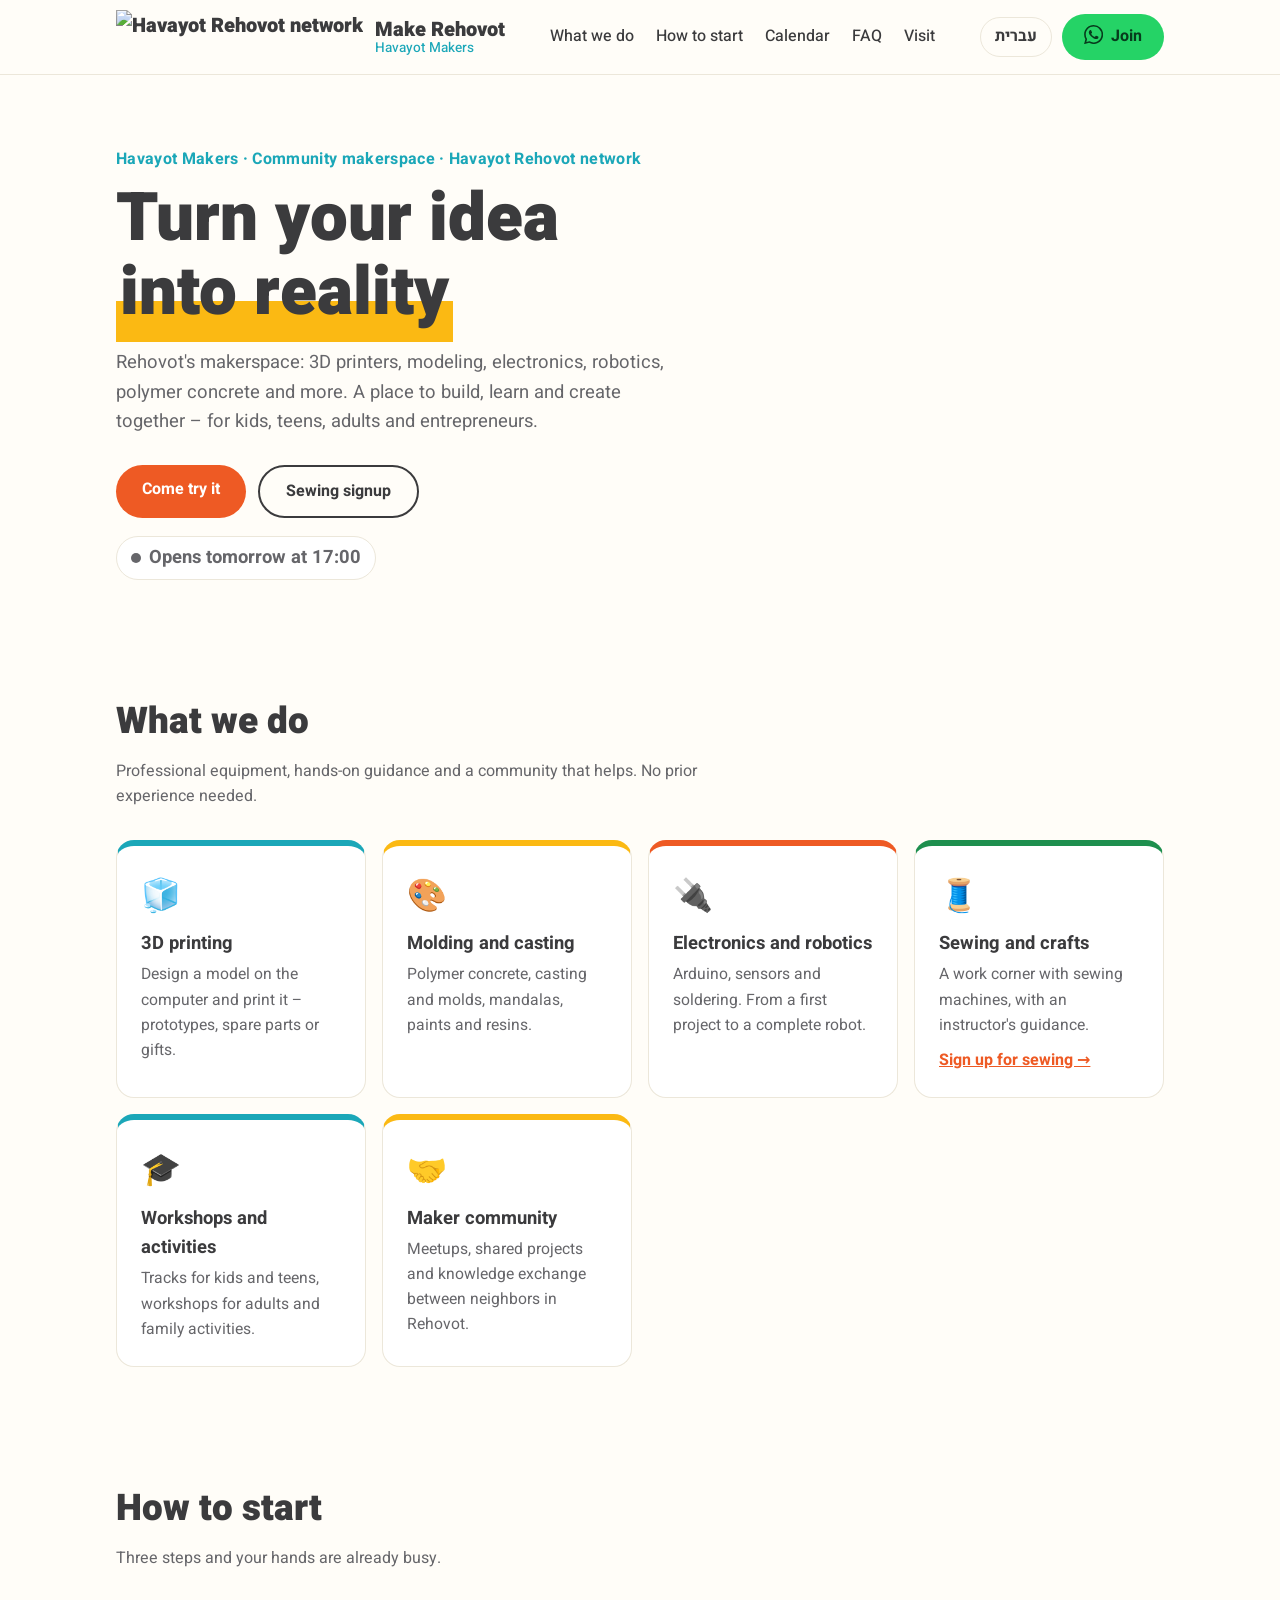
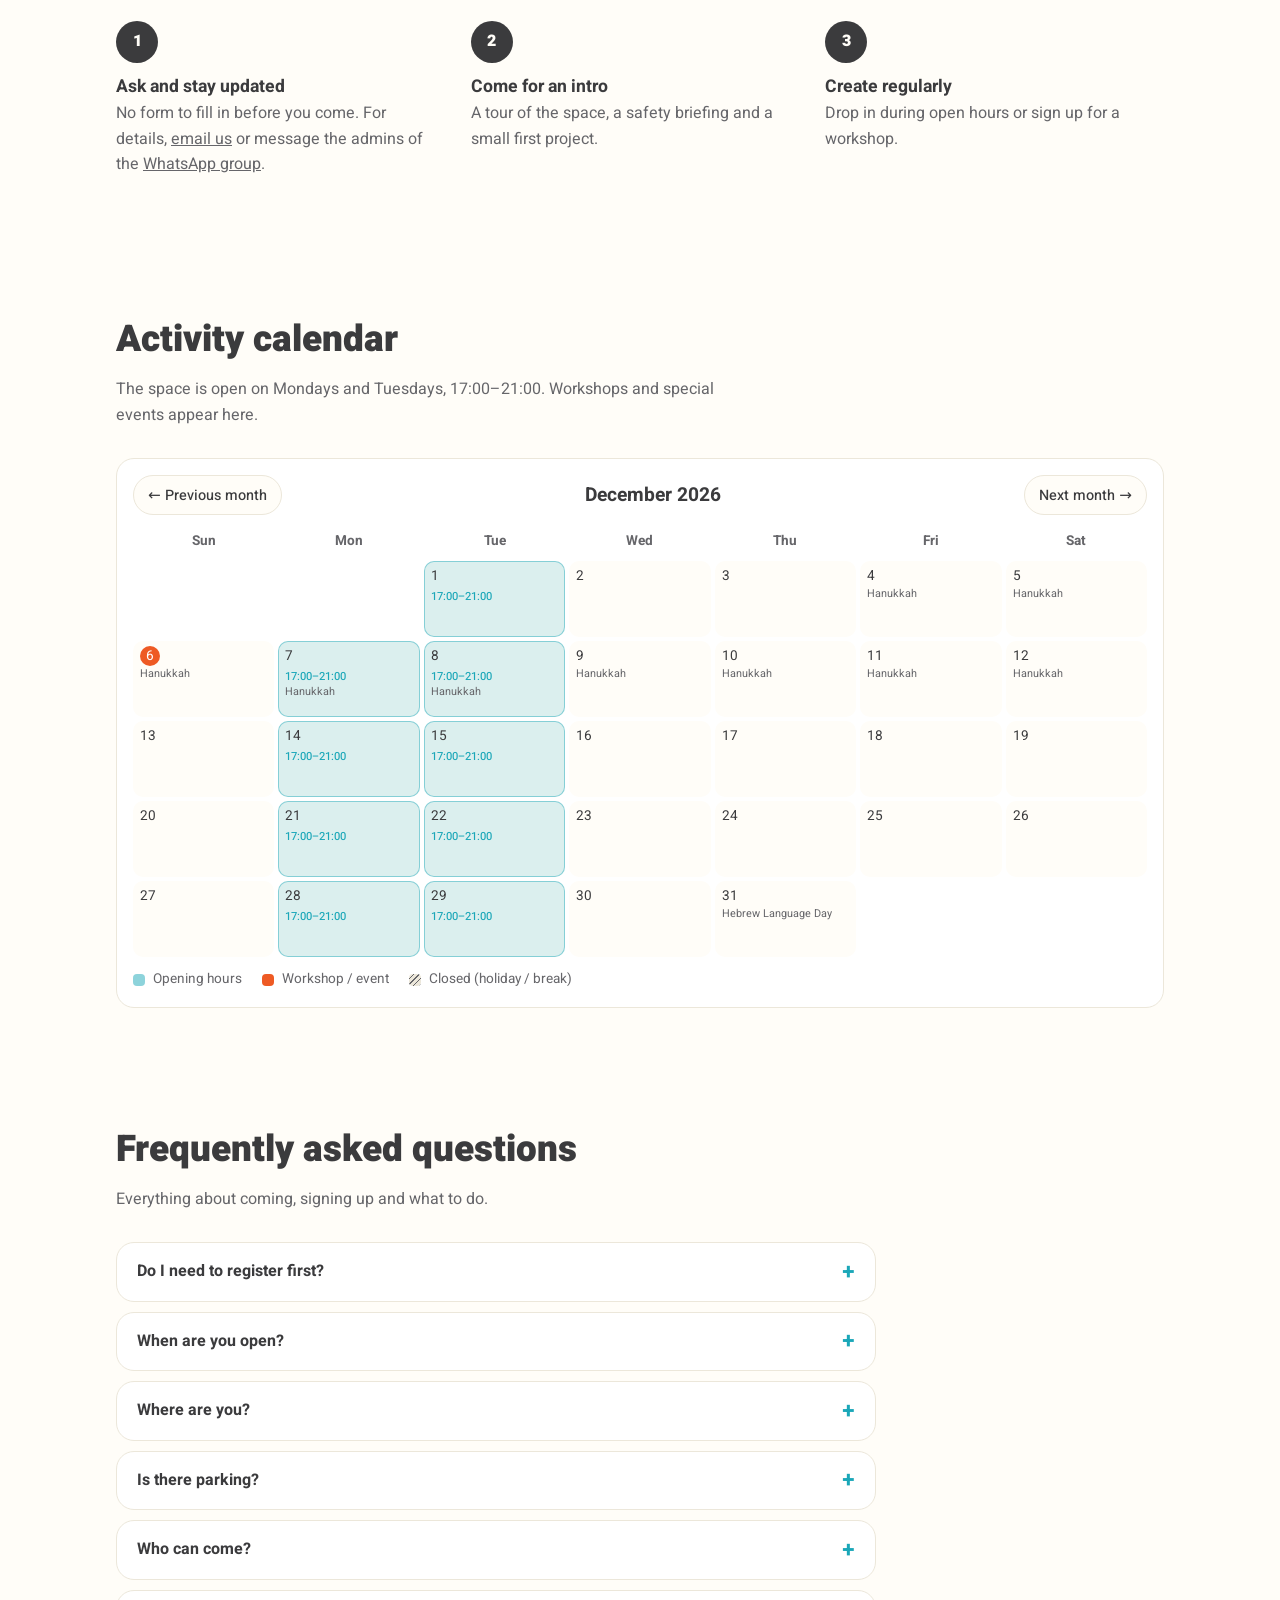
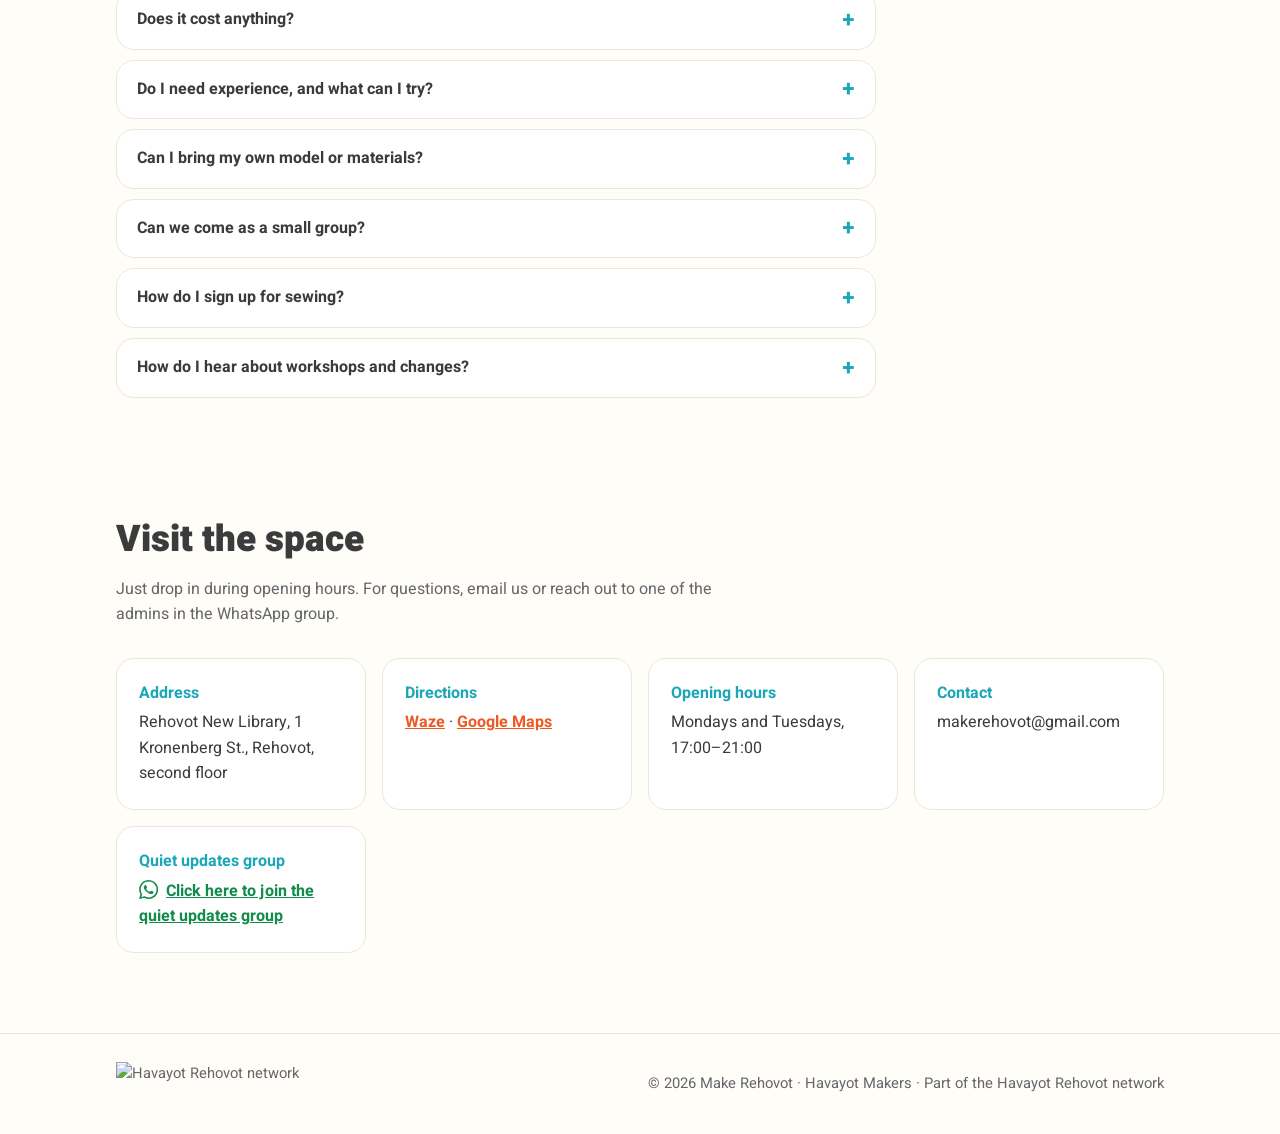
==== en/index.html @ a325d312 "Add open-now badge and directions links Co-Authored-By: Claude Sonnet 5.5 <noreply@anthropic.com>" ====
<!doctype html>
<html lang="en" dir="ltr">
<head>
  <meta charset="utf-8">
  <meta name="viewport" content="width=device-width, initial-scale=1">
  <title>Make Rehovot | Havayot Makers</title>
  <meta name="description" content="Make Rehovot – a community makerspace in Rehovot: 3D modeling and printing, electronics and robotics, sewing and workshops for all ages. Part of the Havayot Rehovot network.">
  <link rel="alternate" hreflang="he" href="https://makerehovot.github.io/">
  <link rel="alternate" hreflang="en" href="https://makerehovot.github.io/en/">
  <link rel="icon" href="../assets/logo-havayot.png">
  <link rel="preconnect" href="https://fonts.googleapis.com">
  <link rel="preconnect" href="https://fonts.gstatic.com" crossorigin>
  <link href="https://fonts.googleapis.com/css2?family=Heebo:wght@400;500;700;900&display=swap" rel="stylesheet">
  <link rel="stylesheet" href="../style.css">
</head>
<body>

<svg width="0" height="0" style="position:absolute" aria-hidden="true">
  <symbol id="wa" viewBox="0 0 24 24"><path d="M17.472 14.382c-.297-.149-1.758-.867-2.03-.967-.273-.099-.471-.148-.67.15-.197.297-.767.966-.94 1.164-.173.199-.347.223-.644.075-.297-.15-1.255-.463-2.39-1.475-.883-.788-1.48-1.761-1.653-2.059-.173-.297-.018-.458.13-.606.134-.133.298-.347.446-.52.149-.174.198-.298.298-.497.099-.198.05-.371-.025-.52-.075-.149-.669-1.612-.916-2.207-.242-.579-.487-.5-.669-.51-.173-.008-.371-.01-.57-.01-.198 0-.52.074-.792.372-.272.297-1.04 1.016-1.04 2.479 0 1.462 1.065 2.875 1.213 3.074.149.198 2.096 3.2 5.077 4.487.709.306 1.262.489 1.694.625.712.227 1.36.195 1.871.118.571-.085 1.758-.719 2.006-1.413.248-.694.248-1.289.173-1.413-.074-.124-.272-.198-.57-.347m-5.421 7.403h-.004a9.87 9.87 0 01-5.031-1.378l-.361-.214-3.741.982.998-3.648-.235-.374a9.86 9.86 0 01-1.51-5.26c.001-5.45 4.436-9.884 9.888-9.884 2.64 0 5.122 1.03 6.988 2.898a9.825 9.825 0 012.893 6.994c-.003 5.45-4.437 9.884-9.885 9.884m8.413-18.297A11.815 11.815 0 0012.05 0C5.495 0 .16 5.335.157 11.892c0 2.096.547 4.142 1.588 5.945L.057 24l6.305-1.654a11.882 11.882 0 005.683 1.448h.005c6.554 0 11.89-5.335 11.893-11.893a11.821 11.821 0 00-3.48-8.413Z"/></symbol>
</svg>

<header>
  <div class="wrap nav">
    <a class="brand" href="#top">
      <img src="../assets/logo-havayot.png" alt="Havayot Rehovot network">
      <span>Make Rehovot<small>Havayot Makers</small></span>
    </a>
    <ul>
      <li><a href="#what">What we do</a></li>
      <li><a href="#how">How to start</a></li>
      <li><a href="#calendar">Calendar</a></li>
      <li><a href="#faq">FAQ</a></li>
      <li><a href="#visit">Visit</a></li>
    </ul>
    <div class="nav-end">
      <a class="lang" href="../index.html" hreflang="he" lang="he">עברית</a>
      <a class="btn wa" href="https://chat.whatsapp.com/LFZ7ACzntqOEuRloNlXvlq?s=cl&p=a&iam=2" target="_blank" rel="noopener noreferrer"><svg class="wa-icon" aria-hidden="true"><use href="#wa"/></svg>Join</a>
    </div>
  </div>
</header>

<main id="top">
  <div class="wrap hero">
    <div>
      <div class="eyebrow">Havayot Makers · Community makerspace · Havayot Rehovot network</div>
      <h1>Turn your idea <mark>into reality</mark></h1>
      <p>Rehovot's makerspace: 3D printers, modeling, electronics, robotics, polymer concrete and more. A place to build, learn and create together – for kids, teens, adults and entrepreneurs.</p>
      <div class="cta">
        <a class="btn" href="#visit">Come try it</a>
        <a class="btn ghost" href="https://forms.gle/w5gVSBBZSxTtSxzA6" target="_blank" rel="noopener">Sewing signup</a>
      </div>
      <p class="open-badge" id="open-now" role="status" hidden></p>
    </div>
    <div class="blocks" aria-hidden="true">
      <span></span><span></span><span></span><span></span><span></span><span></span><span></span><span></span><span></span>
    </div>
  </div>

  <section id="what">
    <div class="wrap">
      <h2>What we do</h2>
      <p class="lead">Professional equipment, hands-on guidance and a community that helps. No prior experience needed.</p>
      <div class="grid">
        <article class="card"><span class="icon">🧊</span><h3>3D printing</h3><p>Design a model on the computer and print it – prototypes, spare parts or gifts.</p></article>
        <article class="card"><span class="icon">🎨</span><h3>Molding and casting</h3><p>Polymer concrete, casting and molds, mandalas, paints and resins.</p></article>
        <article class="card"><span class="icon">🔌</span><h3>Electronics and robotics</h3><p>Arduino, sensors and soldering. From a first project to a complete robot.</p></article>
        <article class="card"><span class="icon">🧵</span><h3>Sewing and crafts</h3><p>A work corner with sewing machines, with an instructor's guidance.</p><a href="https://forms.gle/w5gVSBBZSxTtSxzA6" target="_blank" rel="noopener">Sign up for sewing →</a></article>
        <article class="card"><span class="icon">🎓</span><h3>Workshops and activities</h3><p>Tracks for kids and teens, workshops for adults and family activities.</p></article>
        <article class="card"><span class="icon">🤝</span><h3>Maker community</h3><p>Meetups, shared projects and knowledge exchange between neighbors in Rehovot.</p></article>
      </div>
    </div>
  </section>

  <section id="how">
    <div class="wrap">
      <h2>How to start</h2>
      <p class="lead">Three steps and your hands are already busy.</p>
      <ol class="steps">
        <li><h3>Ask and stay updated</h3><p>No form to fill in before you come. For details, <a href="mailto:makerehovot@gmail.com">email us</a> or message the admins of the <a href="https://chat.whatsapp.com/LFZ7ACzntqOEuRloNlXvlq?s=cl&p=a&iam=2" target="_blank" rel="noopener noreferrer">WhatsApp group</a>.</p></li>
        <li><h3>Come for an intro</h3><p>A tour of the space, a safety briefing and a small first project.</p></li>
        <li><h3>Create regularly</h3><p>Drop in during open hours or sign up for a workshop.</p></li>
      </ol>
    </div>
  </section>

  <section id="calendar">
    <div class="wrap">
      <h2>Activity calendar</h2>
      <p class="lead">The space is open on Mondays and Tuesdays, 17:00–21:00. Workshops and special events appear here.</p>
      <div class="cal" id="cal">
        <div class="cal-head">
          <button type="button" id="cal-prev" aria-label="Previous month">← <span>Previous month</span></button>
          <strong id="cal-title"></strong>
          <button type="button" id="cal-next" aria-label="Next month"><span>Next month</span> →</button>
        </div>
        <div class="cal-grid" id="cal-grid"></div>
        <div class="cal-legend"><span class="dot open"></span>Opening hours <span class="dot ev"></span>Workshop / event <span class="dot closed"></span>Closed (holiday / break)</div>
      </div>
      <div id="cal-upcoming" class="upcoming" hidden>
        <h3>Upcoming workshops</h3>
        <ul id="cal-upcoming-list"></ul>
      </div>
    </div>
  </section>

  <section id="faq">
    <div class="wrap">
      <h2>Frequently asked questions</h2>
      <p class="lead">Everything about coming, signing up and what to do.</p>
      <div class="faq">
        <details><summary>Do I need to register first?</summary><p>No. Just come during opening hours, no form needed. (The form is only for signing up to sewing.) For questions, <a href="mailto:makerehovot@gmail.com">email us</a> or message one of the admins of the <a href="https://chat.whatsapp.com/LFZ7ACzntqOEuRloNlXvlq?s=cl&p=a&iam=2" target="_blank" rel="noopener noreferrer">quiet WhatsApp group</a>.</p></details>
        <details><summary>When are you open?</summary><p>Mondays and Tuesdays, 17:00–21:00. The library closes at 19:00. After that, knock on the entrance door and wait for a volunteer to open it.</p></details>
        <details><summary>Where are you?</summary><p>1 Kronenberg St., Rehovot, the new Rehovot library, second floor.</p></details>
        <details><summary>Is there parking?</summary><p>Yes, the parking lot in front of the library is free.</p></details>
        <details><summary>Who can come?</summary><p>Everyone. Up to age 12, come with a parent or accompanying adult. From age 13 you can come on your own.</p></details>
        <details><summary>Does it cost anything?</summary><p>Entry is free, and for now small prints are free too.</p></details>
        <details><summary>Do I need experience, and what can I try?</summary><p>No experience needed. You can try electronics, 3D modeling and printing, programming and AI, and get guidance and advice on personal projects. Equipment is used with a volunteer's guidance.</p></details>
        <details><summary>Can I bring my own model or materials?</summary><p>You can bring your own models, and the crew will help make sure the design is ready to print. For safety reasons, only the space's own materials are used.</p></details>
        <details><summary>Can we come as a small group?</summary><p>Yes. Small groups can coordinate in advance and come together, for workshops as well. To arrange it, <a href="mailto:makerehovot@gmail.com">email us</a> or message one of the admins of the <a href="https://chat.whatsapp.com/LFZ7ACzntqOEuRloNlXvlq?s=cl&p=a&iam=2" target="_blank" rel="noopener noreferrer">quiet WhatsApp group</a>.</p></details>
        <details><summary>How do I sign up for sewing?</summary><p>Fill in the <a href="https://forms.gle/w5gVSBBZSxTtSxzA6" target="_blank" rel="noopener noreferrer">sign-up form</a> and we'll get back to you. You can also <a href="mailto:makerehovot@gmail.com">email us</a> or message one of the admins of the <a href="https://chat.whatsapp.com/LFZ7ACzntqOEuRloNlXvlq?s=cl&p=a&iam=2" target="_blank" rel="noopener noreferrer">quiet WhatsApp group</a>.</p></details>
        <details><summary>How do I hear about workshops and changes?</summary><p>In the <a href="#calendar">calendar</a> on this page and in the quiet WhatsApp group.</p></details>
      </div>
    </div>
  </section>

  <section id="visit">
    <div class="wrap">
      <h2>Visit the space</h2>
      <p class="lead">Just drop in during opening hours. For questions, email us or reach out to one of the admins in the WhatsApp group.</p>
      <div class="info">
        <div><b>Address</b>Rehovot New Library, 1 Kronenberg St., Rehovot, second floor</div>
        <div><b>Directions</b><a class="map-link" href="https://waze.com/ul?q=Kronenberg%201%20Rehovot&navigate=yes" target="_blank" rel="noopener noreferrer">Waze</a> · <a class="map-link" href="https://www.google.com/maps/search/?api=1&query=Kronenberg+1+Rehovot" target="_blank" rel="noopener noreferrer">Google Maps</a></div>
        <div><b>Opening hours</b>Mondays and Tuesdays, 17:00–21:00</div>
        <div><b>Contact</b>makerehovot@gmail.com</div>
        <div><b>Quiet updates group</b><a class="wa-link" href="https://chat.whatsapp.com/LFZ7ACzntqOEuRloNlXvlq?s=cl&p=a&iam=2" target="_blank" rel="noopener noreferrer"><svg class="wa-icon" aria-hidden="true"><use href="#wa"/></svg>Click here to join the quiet updates group</a></div>
      </div>
    </div>
  </section>
</main>

<footer>
  <div class="wrap">
    <img src="../assets/logo-havayot.png" alt="Havayot Rehovot network">
    <span>© 2026 Make Rehovot · Havayot Makers · Part of the Havayot Rehovot network</span>
  </div>
</footer>

<script src="../calendar.js"></script>
</body>
</html>
---- style.css ----
:root {
  --ink: #3b3b3d;
  --ink-soft: #66666a;
  --bg: #fffdf8;
  --card: #ffffff;
  --line: #ece7da;
  --teal: #1ba7b8;
  --yellow: #fbb913;
  --orange: #ee5a24;
  --green: #1e8f4e;
  --radius: 18px;
}
@media (prefers-color-scheme: dark) {
  :root:not([data-theme="light"]) {
    --ink: #f3f1ea;
    --ink-soft: #b9b6ad;
    --bg: #1d1d1f;
    --card: #272729;
    --line: #38383b;
  }
}
* { box-sizing: border-box; margin: 0; }
html { scroll-behavior: smooth; }
body {
  font-family: "Heebo", system-ui, sans-serif;
  background: var(--bg);
  color: var(--ink);
  line-height: 1.6;
}
.wrap { max-width: 1080px; margin-inline: auto; padding-inline: 16px; }
a { color: inherit; }

/* header */
header { border-bottom: 1px solid var(--line); }
.nav { display: flex; align-items: center; justify-content: space-between; gap: 16px; padding-block: 10px; }
.brand { display: flex; align-items: center; gap: 12px; text-decoration: none; font-weight: 900; font-size: 1.25rem; }
.brand img { height: 54px; width: auto; }
.brand span { display: flex; flex-direction: column; line-height: 1.15; }
.brand small { font-size: .85rem; font-weight: 500; color: var(--teal); }
.card a { display: inline-block; margin-top: 10px; font-weight: 700; color: var(--orange); }
.nav ul { display: flex; gap: 22px; list-style: none; padding: 0; font-weight: 500; }
.nav ul a { text-decoration: none; }
.nav ul a:hover { color: var(--orange); }
.lang { font-weight: 700; text-decoration: none; border: 1px solid var(--line); border-radius: 999px; padding: 6px 14px; }
.lang:hover { background: var(--yellow); border-color: var(--yellow); color: #3b3b3d; }
.nav-end { display: flex; align-items: center; gap: 10px; }
@media (max-width: 640px) { .nav ul { display: none; } }

/* buttons */
.btn {
  display: inline-block; padding: 12px 26px; border-radius: 999px;
  background: var(--orange); color: #fff; font-weight: 700; text-decoration: none;
  transition: transform .15s ease, box-shadow .15s ease;
}
.btn:hover { transform: translateY(-2px); box-shadow: 0 8px 20px rgba(238, 90, 36, .3); }
.wa-icon { width: 1.2em; height: 1.2em; fill: currentColor; vertical-align: -.2em; margin-inline-end: 8px; }
.btn.wa { background: #25d366; color: #073b1c; padding: 10px 22px; }
.btn.wa:hover { box-shadow: 0 8px 20px rgba(37, 211, 102, .35); }
.wa-link { color: #128c4a; font-weight: 700; }
.btn.ghost { background: transparent; color: var(--ink); border: 2px solid var(--ink); }
.btn.ghost:hover { box-shadow: none; background: var(--yellow); border-color: var(--yellow); color: #3b3b3d; }

/* hero */
.hero { padding-block: 72px 56px; display: grid; gap: 40px; grid-template-columns: 1.2fr 1fr; align-items: center; }
.eyebrow { color: var(--teal); font-weight: 700; letter-spacing: .02em; }
h1 { font-size: clamp(2.4rem, 6vw, 4.2rem); line-height: 1.1; font-weight: 900; margin-block: 10px 18px; }
h1 mark { background: linear-gradient(transparent 58%, var(--yellow) 58%); color: inherit; padding-inline: 4px; }
.hero p { font-size: 1.15rem; color: var(--ink-soft); max-width: 34em; }
.cta { display: flex; gap: 12px; flex-wrap: wrap; margin-top: 28px; }
.blocks { display: grid; grid-template-columns: repeat(3, 1fr); gap: 10px; aspect-ratio: 1; max-width: 380px; margin-inline: auto; }
.blocks span { border-radius: 14px; }
.blocks span:nth-child(1) { background: var(--teal); border-radius: 50%; }
.blocks span:nth-child(2) { background: var(--yellow); }
.blocks span:nth-child(3) { background: var(--ink); border-start-end-radius: 60px; }
.blocks span:nth-child(4) { background: var(--orange); }
.blocks span:nth-child(5) { background: var(--green); border-radius: 60px 14px 60px 14px; }
.blocks span:nth-child(6) { background: var(--teal); opacity: .55; }
.blocks span:nth-child(7) { background: var(--yellow); border-radius: 50%; }
.blocks span:nth-child(8) { background: var(--ink); opacity: .85; }
.blocks span:nth-child(9) { background: var(--orange); border-radius: 14px 60px 14px 60px; }
@media (max-width: 800px) { .hero { grid-template-columns: 1fr; padding-block: 44px 32px; } .blocks { max-width: 260px; } }

/* sections */
section { padding-block: 56px; }
h2 { font-size: clamp(1.7rem, 4vw, 2.3rem); font-weight: 900; margin-bottom: 8px; }
.lead { color: var(--ink-soft); margin-bottom: 30px; max-width: 38em; }
.grid { display: grid; grid-template-columns: repeat(auto-fit, minmax(230px, 1fr)); gap: 16px; }
.card {
  background: var(--card); border: 1px solid var(--line); border-radius: var(--radius);
  padding: 24px; border-top: 6px solid var(--c, var(--teal));
}
.card .icon { font-size: 2rem; display: block; margin-bottom: 8px; }
.card h3 { font-size: 1.15rem; margin-bottom: 4px; }
.card p { color: var(--ink-soft); font-size: .98rem; }
.card:nth-child(4n+1) { --c: var(--teal); }
.card:nth-child(4n+2) { --c: var(--yellow); }
.card:nth-child(4n+3) { --c: var(--orange); }
.card:nth-child(4n+4) { --c: var(--green); }

.steps { counter-reset: s; display: grid; gap: 16px; grid-template-columns: repeat(auto-fit, minmax(220px, 1fr)); list-style: none; padding: 0; }
.steps li { counter-increment: s; padding: 20px; padding-inline-start: 0; }
.steps li::before {
  content: counter(s); display: grid; place-items: center; width: 42px; height: 42px; border-radius: 50%;
  background: var(--ink); color: var(--bg); font-weight: 900; margin-bottom: 10px;
}
.steps h3 { font-size: 1.1rem; }
.steps p { color: var(--ink-soft); }


/* info */
.info { display: grid; gap: 16px; grid-template-columns: repeat(auto-fit, minmax(230px, 1fr)); }
.info div { background: var(--card); border: 1px solid var(--line); border-radius: var(--radius); padding: 22px; }
.info b { display: block; color: var(--teal); margin-bottom: 4px; }

/* calendar */
.cal { background: var(--card); border: 1px solid var(--line); border-radius: var(--radius); padding: 16px; }
.cal-head { display: flex; align-items: center; justify-content: space-between; margin-bottom: 12px; font-size: 1.2rem; }
.cal-head button {
  min-width: 40px; height: 40px; padding-inline: 14px; border-radius: 999px; border: 1px solid var(--line); background: var(--bg);
  color: var(--ink); font: inherit; font-size: .95rem; font-weight: 500; cursor: pointer;
}
.cal-head button span { font-size: .9rem; }
@media (max-width: 480px) { .cal-head button span { display: none; } .cal-head button { font-size: 1.4rem; padding-inline: 0; width: 40px; } }
.cal-head button:hover { background: var(--yellow); color: #3b3b3d; border-color: var(--yellow); }
.cal-grid { display: grid; grid-template-columns: repeat(7, minmax(0, 1fr)); gap: 4px; }
.cal-dow { text-align: center; font-weight: 700; font-size: .85rem; color: var(--ink-soft); padding-block: 4px; }
.cal-day {
  min-height: 76px; border-radius: 10px; padding: 4px 6px; font-size: .85rem;
  background: var(--bg); border: 1px solid transparent; overflow: hidden;
}
.cal-day.blank { background: transparent; }
.cal-day.open { background: color-mix(in srgb, var(--teal) 16%, var(--bg)); border-color: color-mix(in srgb, var(--teal) 45%, transparent); }
.cal-day.today .num { background: var(--orange); color: #fff; border-radius: 50%; padding: 0 6px; }
.cal-day .hrs, .cal-ev, .upcoming li span { unicode-bidi: plaintext; }
.cal-day .hrs { direction: ltr; text-align: left; display: block; font-size: .7rem; color: var(--teal); font-weight: 500; }
[dir="rtl"] .cal-day .hrs { text-align: right; }
.cal-day.closed { background: repeating-linear-gradient(135deg, var(--bg), var(--bg) 6px, var(--line) 6px, var(--line) 8px); }
.cal-day.closed .hrs { color: var(--orange); font-weight: 700; display: block; }
.cal-hol { display: block; font-size: .68rem; color: var(--ink-soft); line-height: 1.25; }
.cal-ev {
  display: block; margin-top: 3px; padding: 1px 6px; border-radius: 6px; font-size: .72rem; font-weight: 700;
  background: var(--orange); color: #fff; white-space: nowrap; overflow: hidden; text-overflow: ellipsis; text-decoration: none;
}
.cal-legend { margin-top: 12px; font-size: .85rem; color: var(--ink-soft); display: flex; gap: 8px; align-items: center; flex-wrap: wrap; }
.dot { width: 12px; height: 12px; border-radius: 4px; display: inline-block; }
.dot.open { background: var(--teal); opacity: .5; }
.dot.ev { background: var(--orange); margin-inline-start: 12px; }
.dot.closed { background: repeating-linear-gradient(135deg, var(--line), var(--line) 3px, var(--ink-soft) 3px, var(--ink-soft) 4px); margin-inline-start: 12px; }
.upcoming { margin-top: 24px; }
.upcoming h3 { margin-bottom: 8px; }
.upcoming ul { list-style: none; padding: 0; display: grid; gap: 8px; }
.upcoming li { background: var(--card); border: 1px solid var(--line); border-inline-start: 6px solid var(--orange); border-radius: 12px; padding: 10px 16px; }
.upcoming li span { color: var(--ink-soft); }
@media (max-width: 640px) { .cal { padding: 10px; } .cal-day { min-height: 56px; padding: 3px; font-size: .78rem; } .cal-day .hrs { display: none; } .cal-hol { font-size: .58rem; } .cal-ev { font-size: .62rem; padding: 0 3px; } }

footer { border-top: 1px solid var(--line); padding-block: 28px; margin-top: 24px; color: var(--ink-soft); font-size: .92rem; }
footer .wrap { display: flex; align-items: center; justify-content: space-between; flex-wrap: wrap; gap: 12px; }
footer img { height: 44px; }

/* faq */
.faq { display: grid; gap: 10px; max-width: 760px; }
.faq details { background: var(--card); border: 1px solid var(--line); border-radius: var(--radius); padding: 0 20px; }
.faq summary { cursor: pointer; font-weight: 700; padding-block: 16px; list-style: none; display: flex; justify-content: space-between; gap: 12px; align-items: center; }
.faq summary::-webkit-details-marker { display: none; }
.faq summary::after { content: "+"; font-size: 1.4rem; line-height: 1; color: var(--teal); flex: none; }
.faq details[open] summary::after { content: "\2212"; }
.faq summary:focus-visible { outline: 3px solid var(--teal); outline-offset: 2px; border-radius: 8px; }
.faq details p { color: var(--ink-soft); padding-bottom: 16px; }
.faq details a { color: var(--orange); font-weight: 700; }

/* open-now badge + directions */
.open-badge { display: inline-flex; align-items: center; gap: 8px; margin-top: 18px; font-weight: 700; padding: 6px 14px; border-radius: 999px; background: var(--card); border: 1px solid var(--line); }
.open-badge[hidden] { display: none; }
.open-badge::before { content: ""; width: 10px; height: 10px; border-radius: 50%; background: var(--ink-soft); }
.open-badge.open::before { background: var(--green); box-shadow: 0 0 0 4px rgba(30, 143, 78, .2); }
.map-link { color: var(--orange); font-weight: 700; }
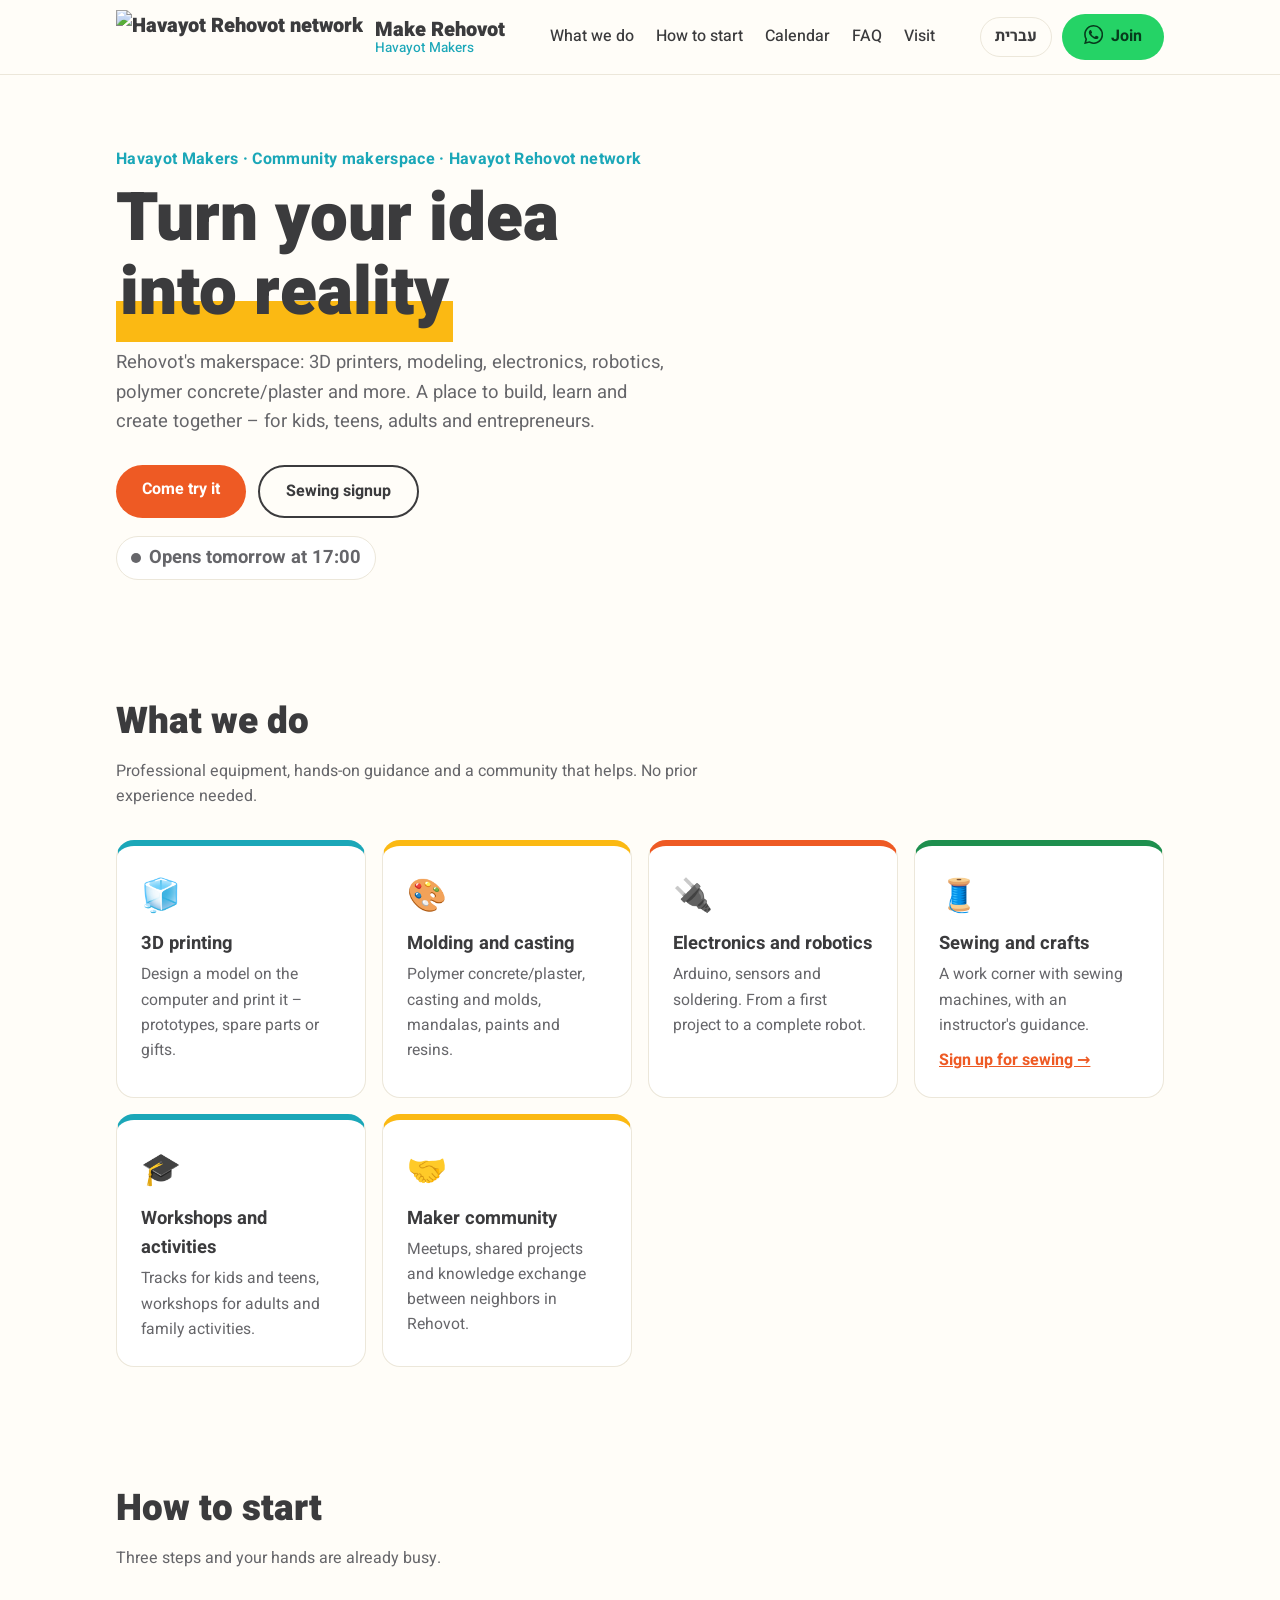
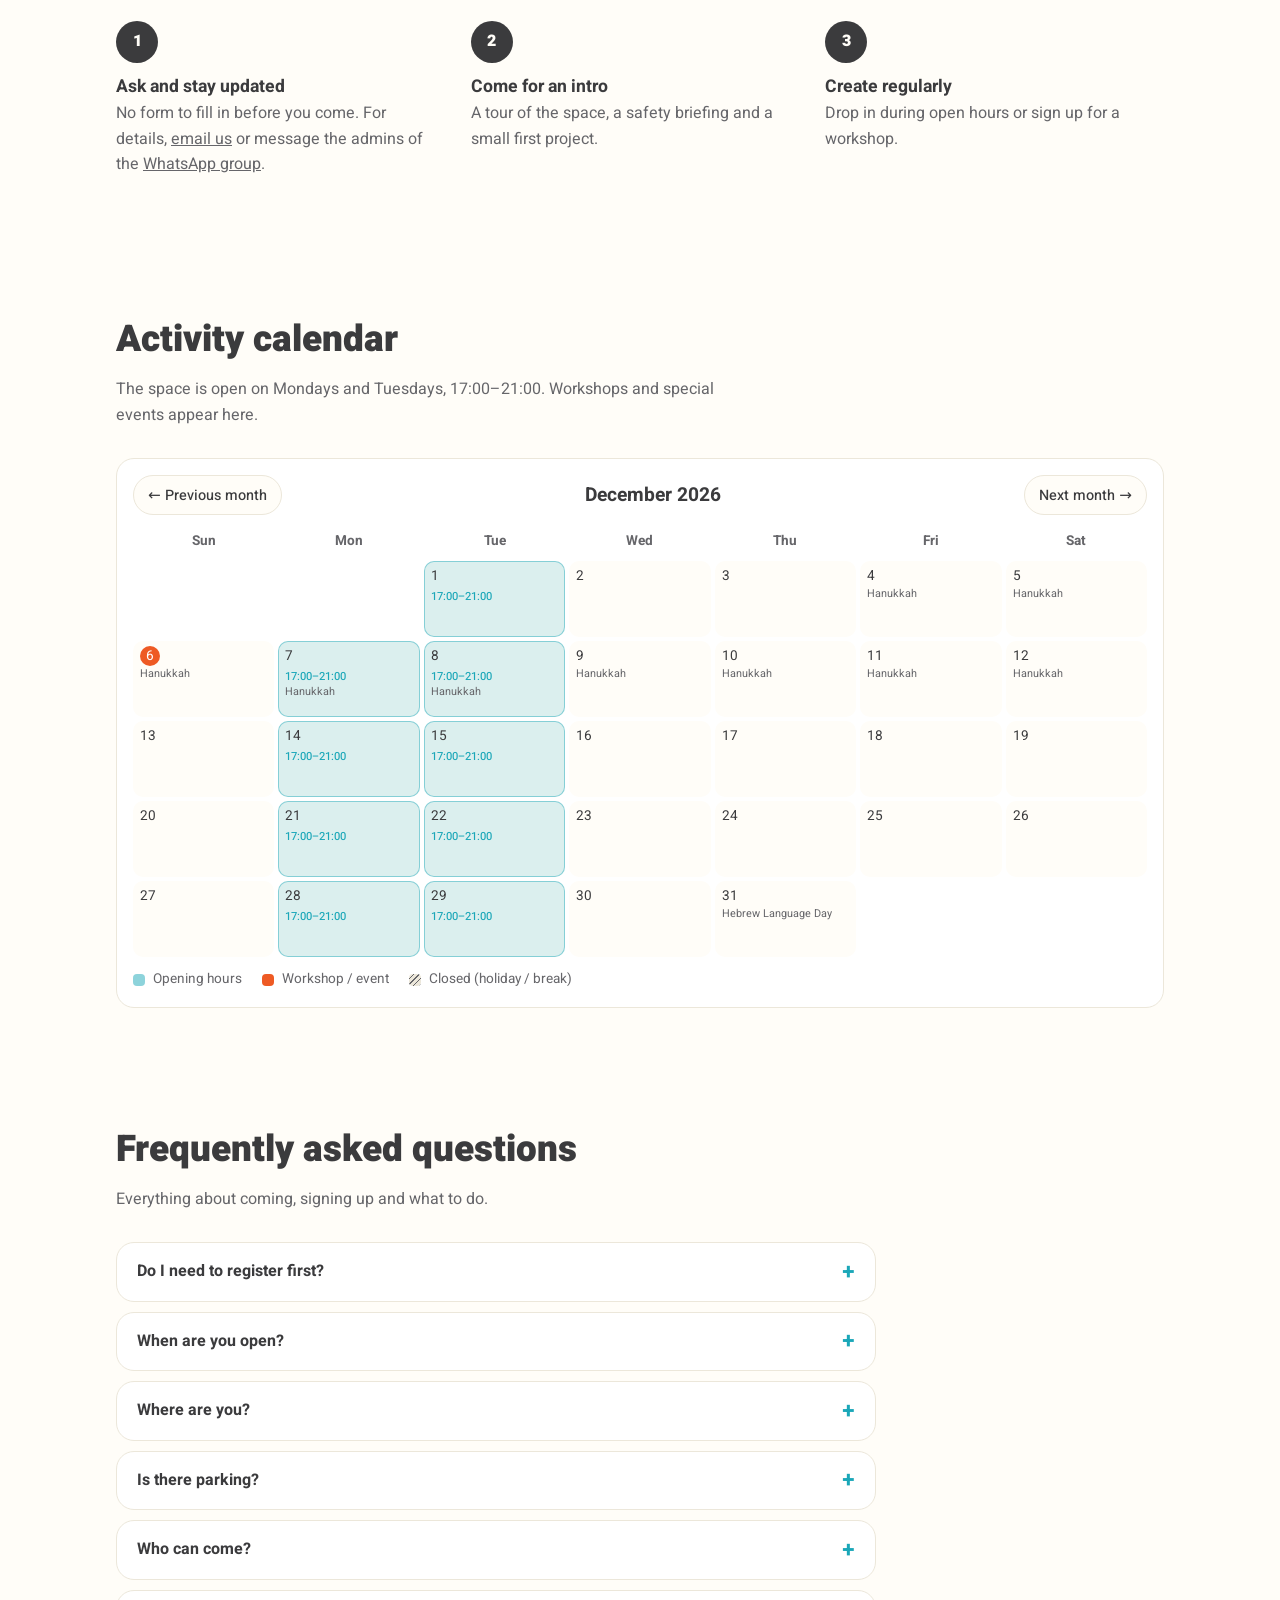
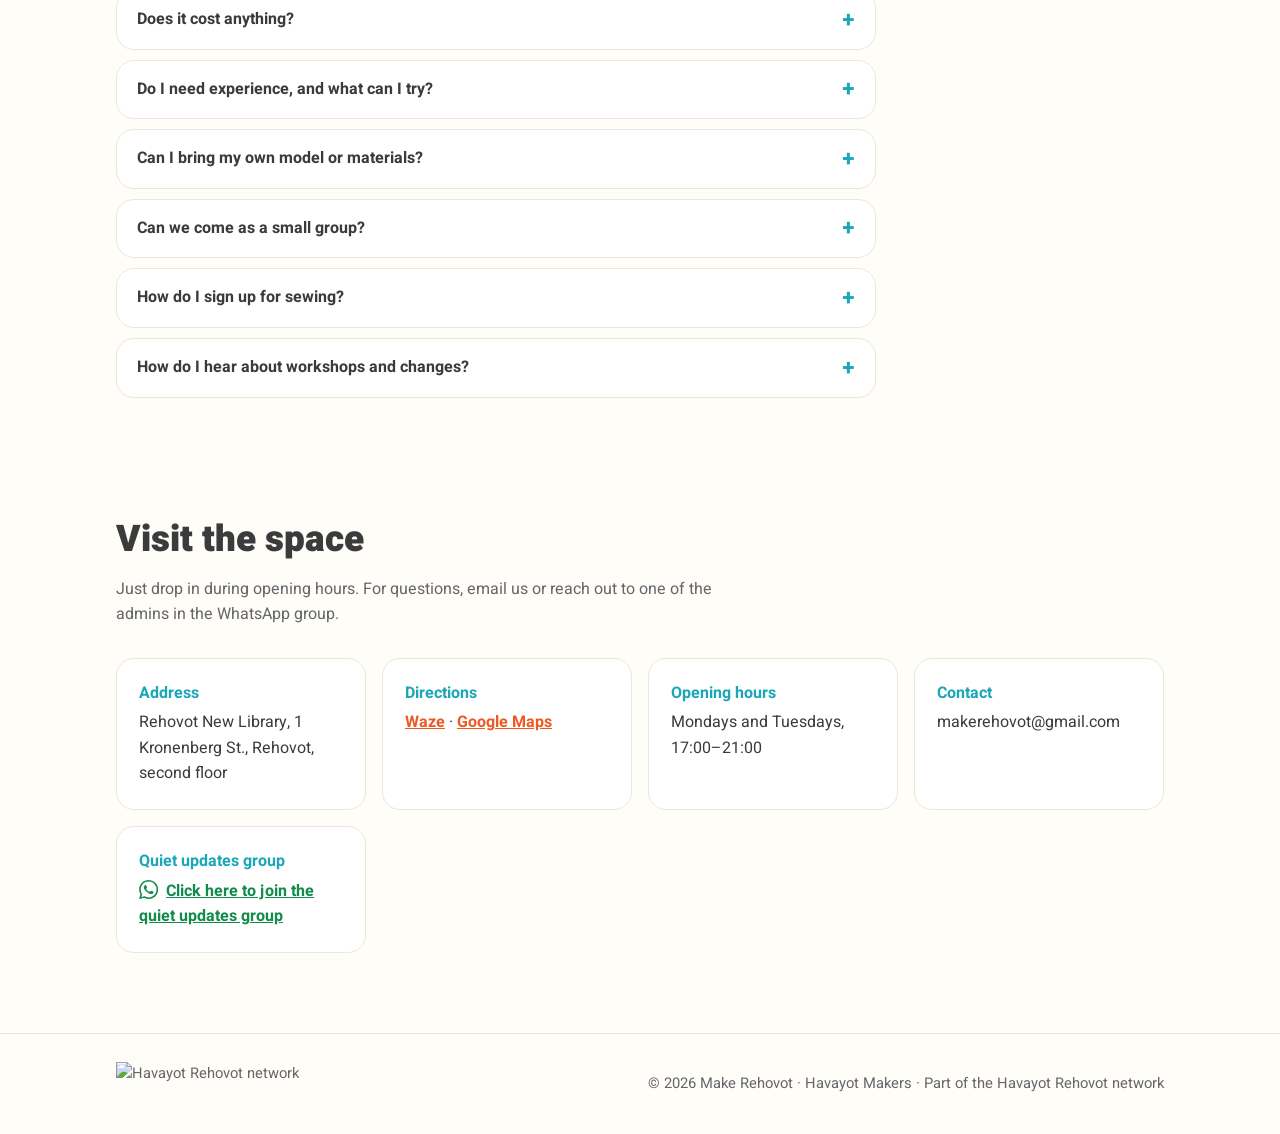
==== commit 637e9de6: "Change 'polymer concrete' to 'concrete/plaster' wording Co-Authored-By: Claude Sonnet 5.5 <noreply@a" ====
--- a/en/index.html
+++ b/en/index.html
@@ -44,7 +44,7 @@
     <div>
       <div class="eyebrow">Havayot Makers · Community makerspace · Havayot Rehovot network</div>
       <h1>Turn your idea <mark>into reality</mark></h1>
-      <p>Rehovot's makerspace: 3D printers, modeling, electronics, robotics, polymer concrete and more. A place to build, learn and create together – for kids, teens, adults and entrepreneurs.</p>
+      <p>Rehovot's makerspace: 3D printers, modeling, electronics, robotics, polymer concrete/plaster and more. A place to build, learn and create together – for kids, teens, adults and entrepreneurs.</p>
       <div class="cta">
         <a class="btn" href="#visit">Come try it</a>
         <a class="btn ghost" href="https://forms.gle/w5gVSBBZSxTtSxzA6" target="_blank" rel="noopener">Sewing signup</a>
@@ -62,7 +62,7 @@
       <p class="lead">Professional equipment, hands-on guidance and a community that helps. No prior experience needed.</p>
       <div class="grid">
         <article class="card"><span class="icon">🧊</span><h3>3D printing</h3><p>Design a model on the computer and print it – prototypes, spare parts or gifts.</p></article>
-        <article class="card"><span class="icon">🎨</span><h3>Molding and casting</h3><p>Polymer concrete, casting and molds, mandalas, paints and resins.</p></article>
+        <article class="card"><span class="icon">🎨</span><h3>Molding and casting</h3><p>Polymer concrete/plaster, casting and molds, mandalas, paints and resins.</p></article>
         <article class="card"><span class="icon">🔌</span><h3>Electronics and robotics</h3><p>Arduino, sensors and soldering. From a first project to a complete robot.</p></article>
         <article class="card"><span class="icon">🧵</span><h3>Sewing and crafts</h3><p>A work corner with sewing machines, with an instructor's guidance.</p><a href="https://forms.gle/w5gVSBBZSxTtSxzA6" target="_blank" rel="noopener">Sign up for sewing →</a></article>
         <article class="card"><span class="icon">🎓</span><h3>Workshops and activities</h3><p>Tracks for kids and teens, workshops for adults and family activities.</p></article>
@@ -112,7 +112,7 @@
         <details><summary>When are you open?</summary><p>Mondays and Tuesdays, 17:00–21:00. The library closes at 19:00. After that, knock on the entrance door and wait for a volunteer to open it.</p></details>
         <details><summary>Where are you?</summary><p>1 Kronenberg St., Rehovot, the new Rehovot library, second floor.</p></details>
         <details><summary>Is there parking?</summary><p>Yes, the parking lot in front of the library is free.</p></details>
-        <details><summary>Who can come?</summary><p>Everyone. Up to age 12, come with a parent or accompanying adult. From age 13 you can come on your own.</p></details>
+        <details><summary>Who can come?</summary><p>Everyone. Children under 13 come with a parent or accompanying adult, who takes an active part and joins the child in the activity. The space is a place for creating together, not a class or a childcare service. From age 13 you can come on your own.</p></details>
         <details><summary>Does it cost anything?</summary><p>Entry is free, and for now small prints are free too.</p></details>
         <details><summary>Do I need experience, and what can I try?</summary><p>No experience needed. You can try electronics, 3D modeling and printing, programming and AI, and get guidance and advice on personal projects. Equipment is used with a volunteer's guidance.</p></details>
         <details><summary>Can I bring my own model or materials?</summary><p>You can bring your own models, and the crew will help make sure the design is ready to print. For safety reasons, only the space's own materials are used.</p></details>
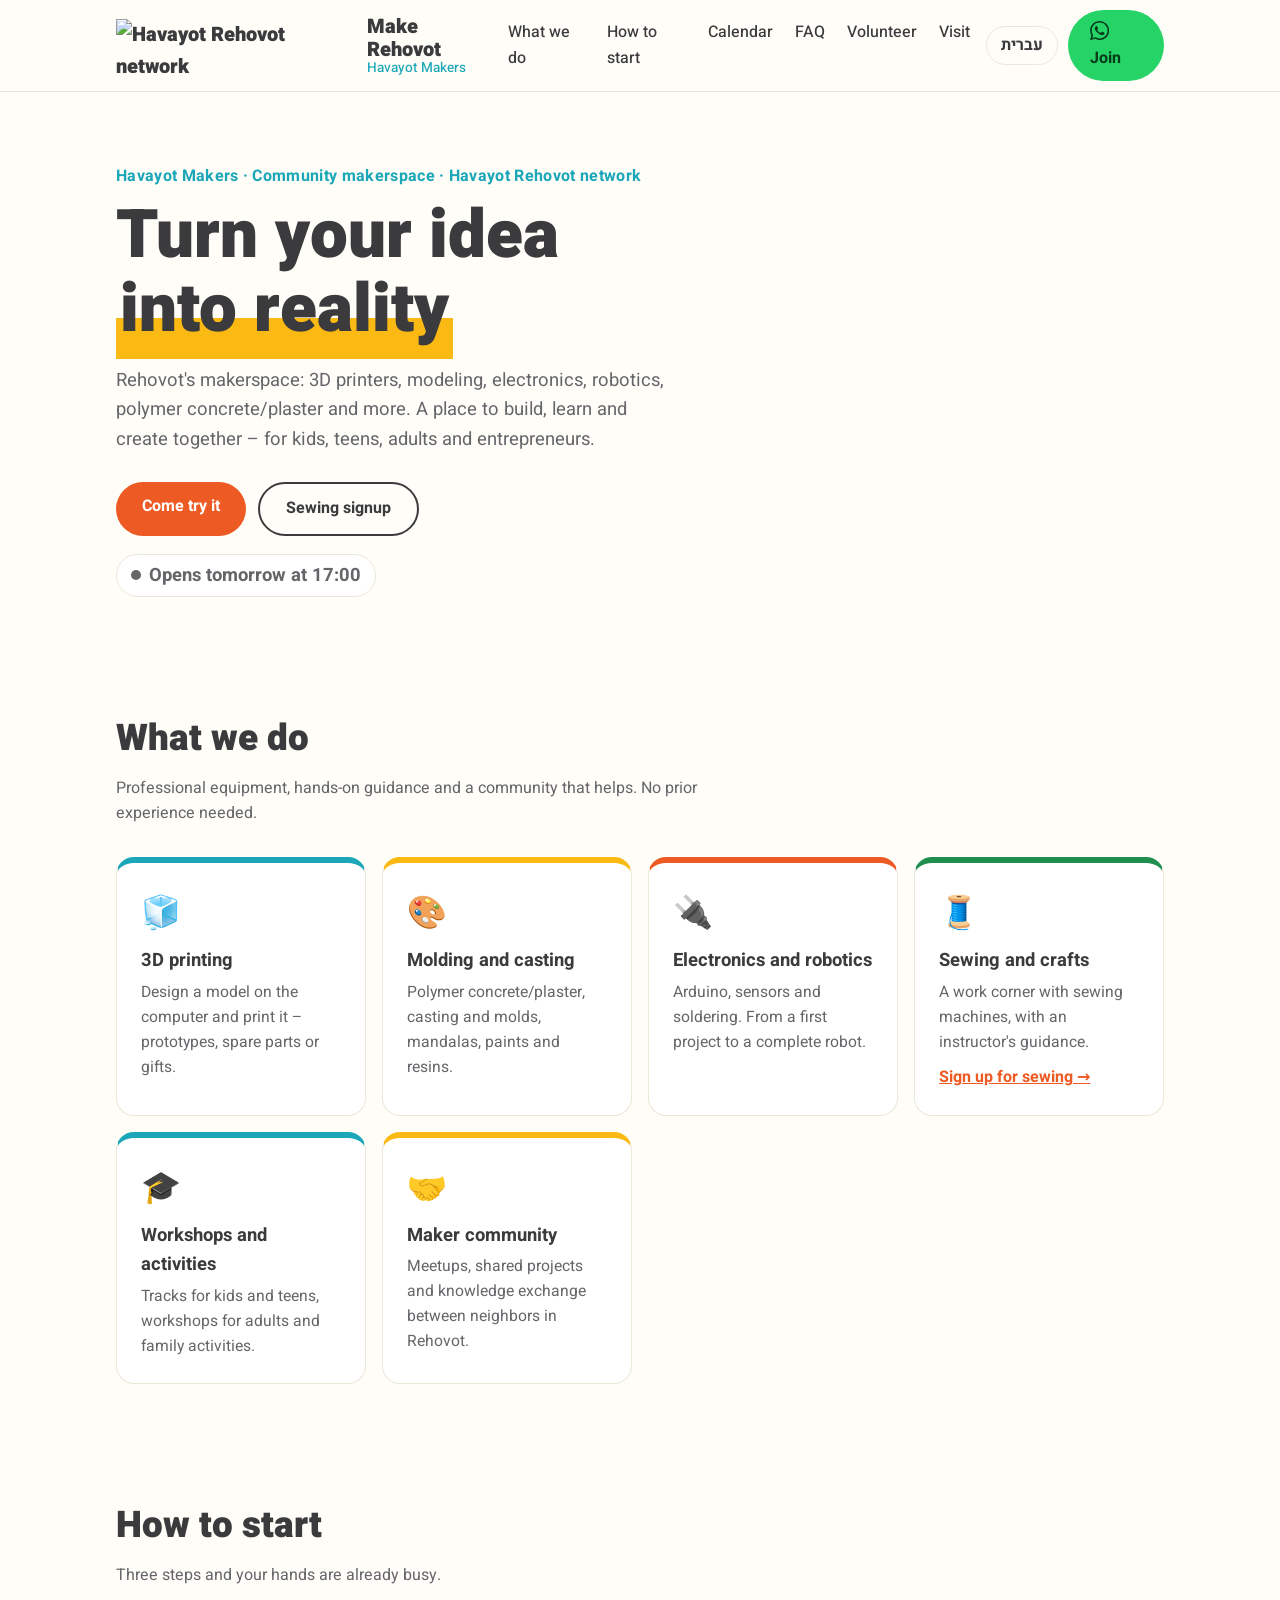
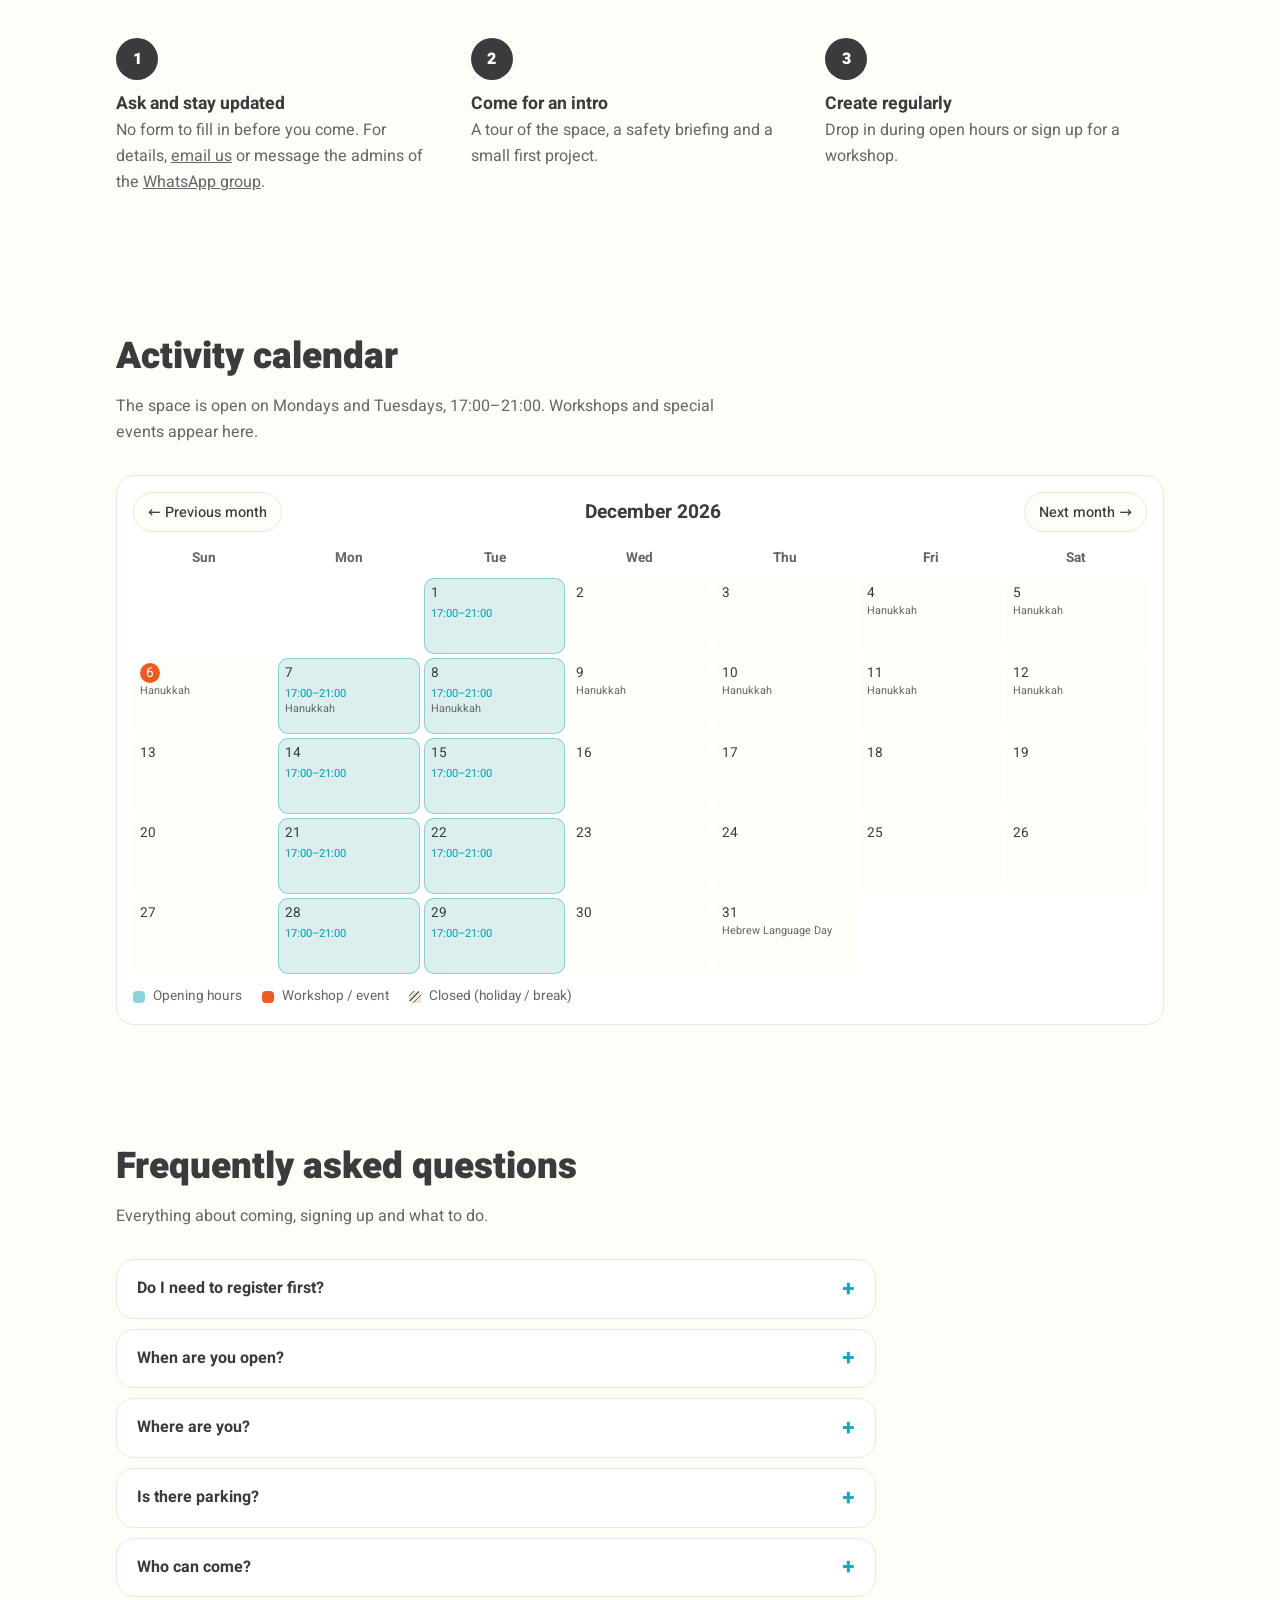
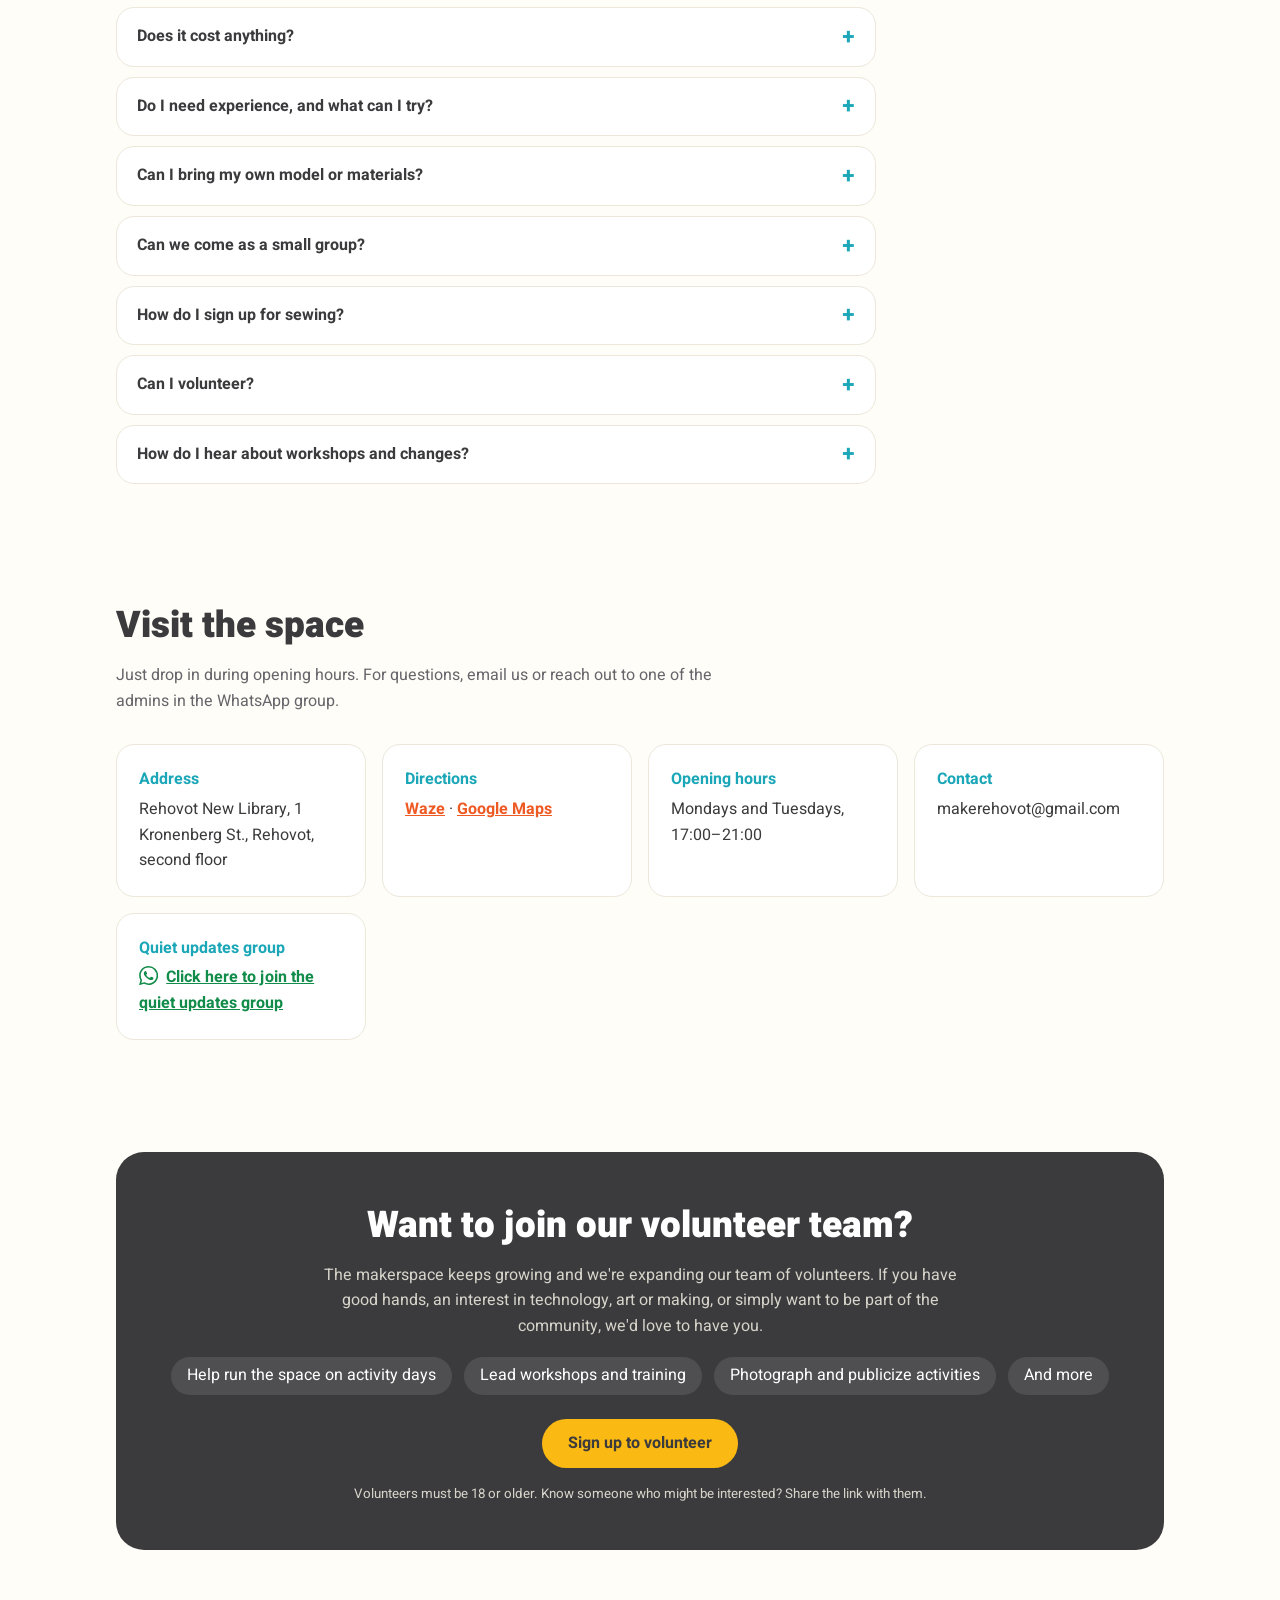
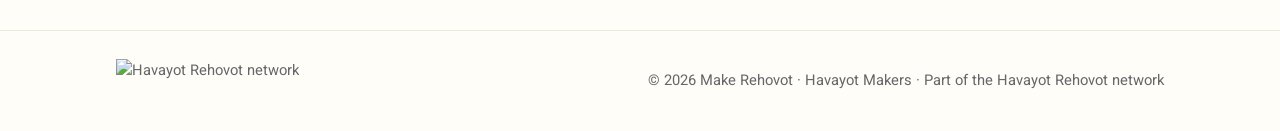
==== commit 195d2895: "Add volunteer sign-up band and FAQ entry in Hebrew and English Co-Authored-By: Claude Sonnet 5.5 <no" ====
--- a/en/index.html
+++ b/en/index.html
@@ -30,6 +30,7 @@
       <li><a href="#how">How to start</a></li>
       <li><a href="#calendar">Calendar</a></li>
       <li><a href="#faq">FAQ</a></li>
+      <li><a href="#volunteer">Volunteer</a></li>
       <li><a href="#visit">Visit</a></li>
     </ul>
     <div class="nav-end">
@@ -118,6 +119,7 @@
         <details><summary>Can I bring my own model or materials?</summary><p>You can bring your own models, and the crew will help make sure the design is ready to print. For safety reasons, only the space's own materials are used.</p></details>
         <details><summary>Can we come as a small group?</summary><p>Yes. Small groups can coordinate in advance and come together, for workshops as well. To arrange it, <a href="mailto:makerehovot@gmail.com">email us</a> or message one of the admins of the <a href="https://chat.whatsapp.com/LFZ7ACzntqOEuRloNlXvlq?s=cl&p=a&iam=2" target="_blank" rel="noopener noreferrer">quiet WhatsApp group</a>.</p></details>
         <details><summary>How do I sign up for sewing?</summary><p>Fill in the <a href="https://forms.gle/w5gVSBBZSxTtSxzA6" target="_blank" rel="noopener noreferrer">sign-up form</a> and we'll get back to you. You can also <a href="mailto:makerehovot@gmail.com">email us</a> or message one of the admins of the <a href="https://chat.whatsapp.com/LFZ7ACzntqOEuRloNlXvlq?s=cl&p=a&iam=2" target="_blank" rel="noopener noreferrer">quiet WhatsApp group</a>.</p></details>
+        <details><summary>Can I volunteer?</summary><p>Yes, we'd love that. Volunteers must be 18 or older. Fill in the <a href="https://forms.gle/42RL2w34v4tENzy78" target="_blank" rel="noopener noreferrer">volunteer sign-up form</a> and we'll get back to you.</p></details>
         <details><summary>How do I hear about workshops and changes?</summary><p>In the <a href="#calendar">calendar</a> on this page and in the quiet WhatsApp group.</p></details>
       </div>
     </div>
@@ -136,6 +138,22 @@
       </div>
     </div>
   </section>
+  <section id="volunteer">
+    <div class="wrap">
+      <div class="band">
+        <h2>Want to join our volunteer team?</h2>
+        <p>The makerspace keeps growing and we're expanding our team of volunteers. If you have good hands, an interest in technology, art or making, or simply want to be part of the community, we'd love to have you.</p>
+        <ul>
+          <li>Help run the space on activity days</li>
+          <li>Lead workshops and training</li>
+          <li>Photograph and publicize activities</li>
+          <li>And more</li>
+        </ul>
+        <a class="btn" href="https://forms.gle/42RL2w34v4tENzy78" target="_blank" rel="noopener noreferrer">Sign up to volunteer</a>
+        <small>Volunteers must be 18 or older. Know someone who might be interested? Share the link with them.</small>
+      </div>
+    </div>
+  </section>
 </main>
 
 <footer>
--- a/style.css
+++ b/style.css
@@ -174,3 +174,12 @@
 .open-badge::before { content: ""; width: 10px; height: 10px; border-radius: 50%; background: var(--ink-soft); }
 .open-badge.open::before { background: var(--green); box-shadow: 0 0 0 4px rgba(30, 143, 78, .2); }
 .map-link { color: var(--orange); font-weight: 700; }
+
+/* volunteer band */
+.band { background: #3b3b3d; color: #fff; border-radius: 28px; padding: 44px 28px; text-align: center; }
+.band h2 { color: #fff; }
+.band p { color: #d7d4cb; max-width: 40em; margin: 0 auto 18px; }
+.band ul { list-style: none; padding: 0; margin: 0 auto 24px; display: flex; flex-wrap: wrap; justify-content: center; gap: 8px 12px; }
+.band li { background: rgba(255, 255, 255, .1); border-radius: 999px; padding: 6px 16px; }
+.band .btn { background: var(--yellow); color: #3b3b3d; }
+.band small { display: block; margin-top: 16px; color: #d7d4cb; }
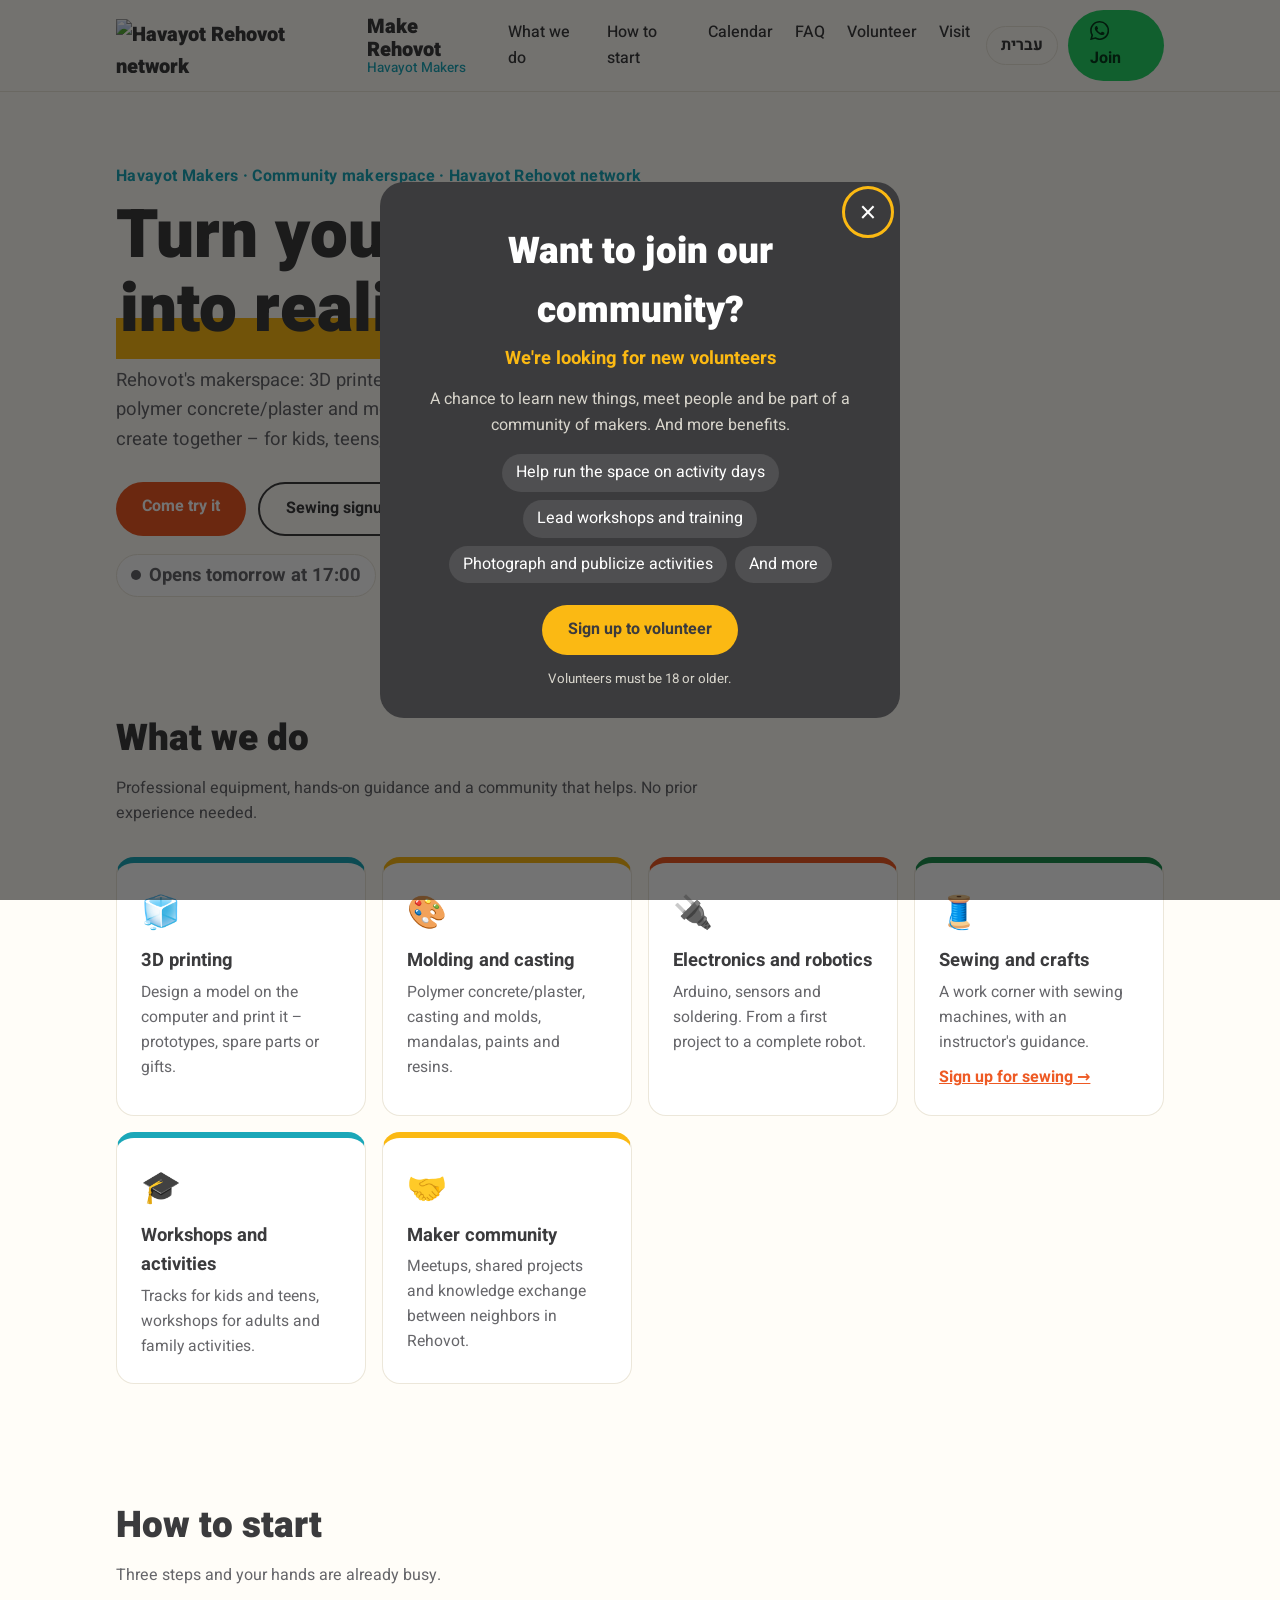
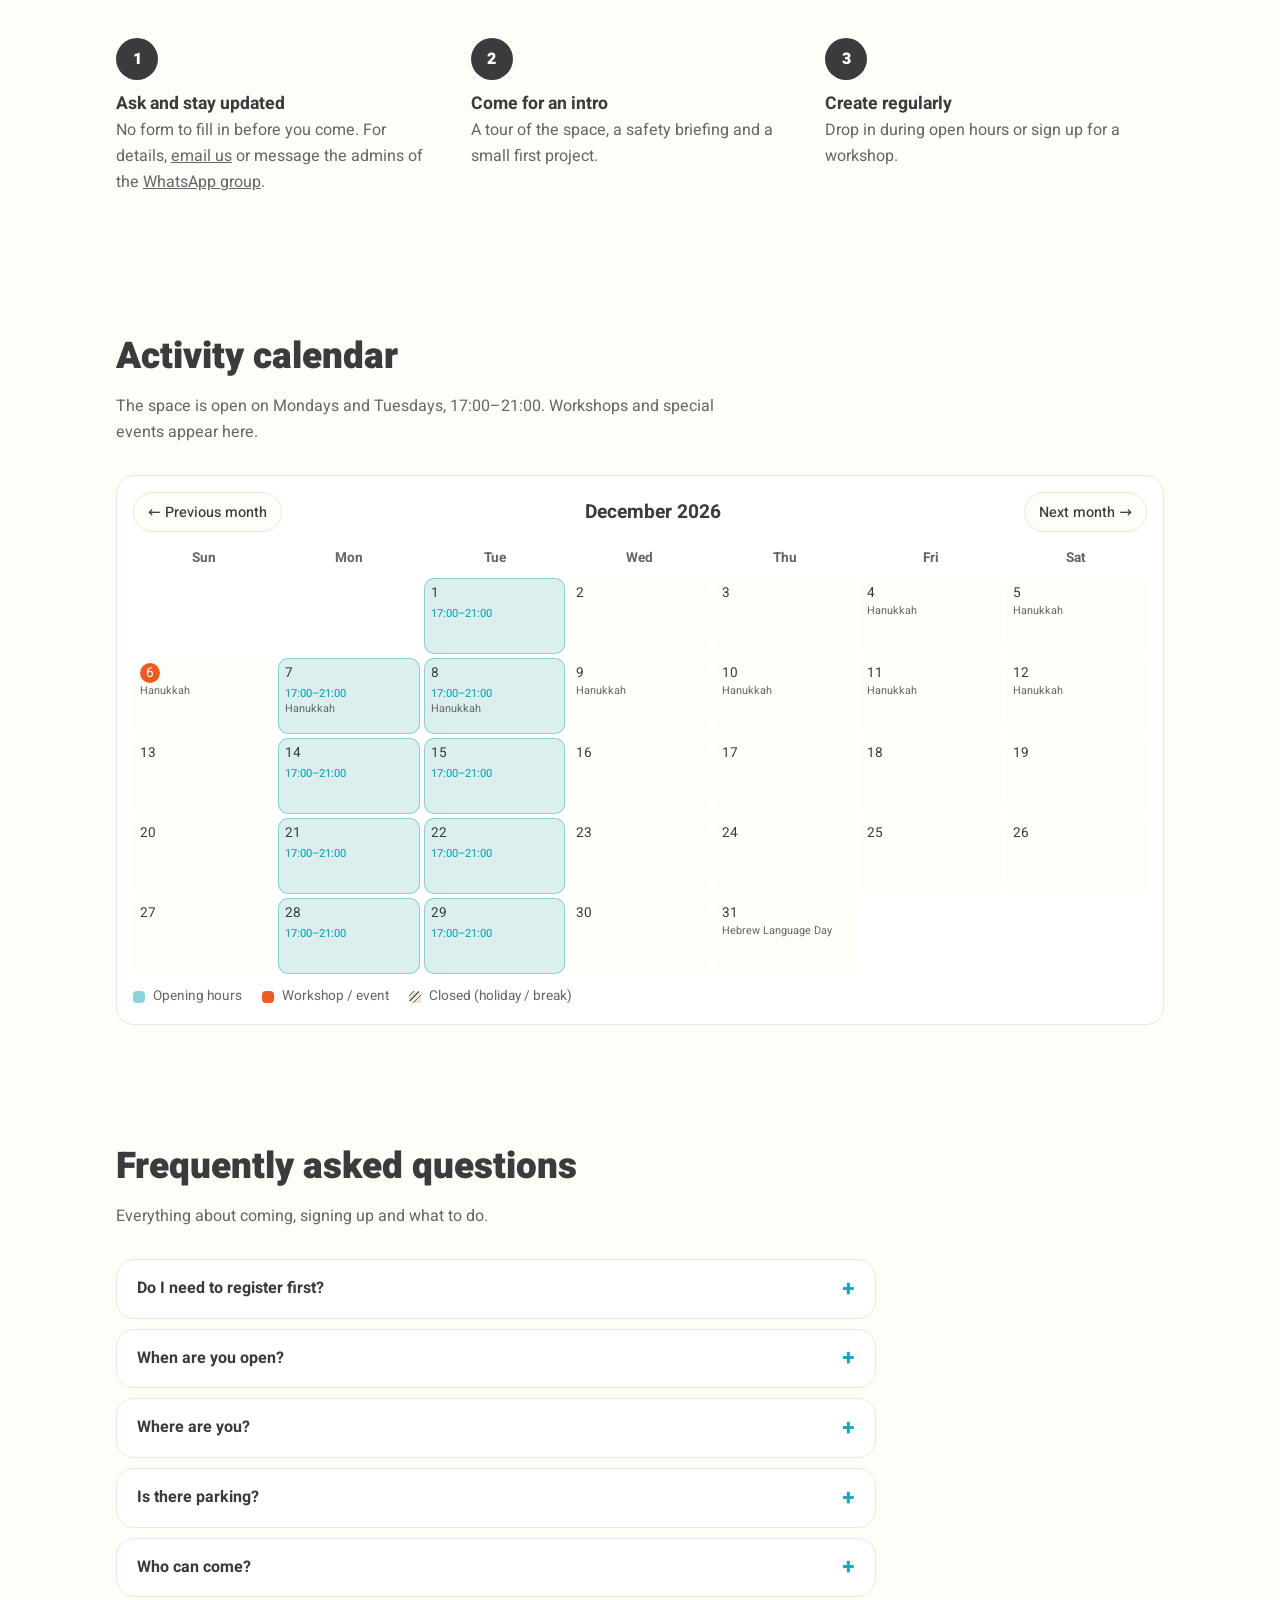
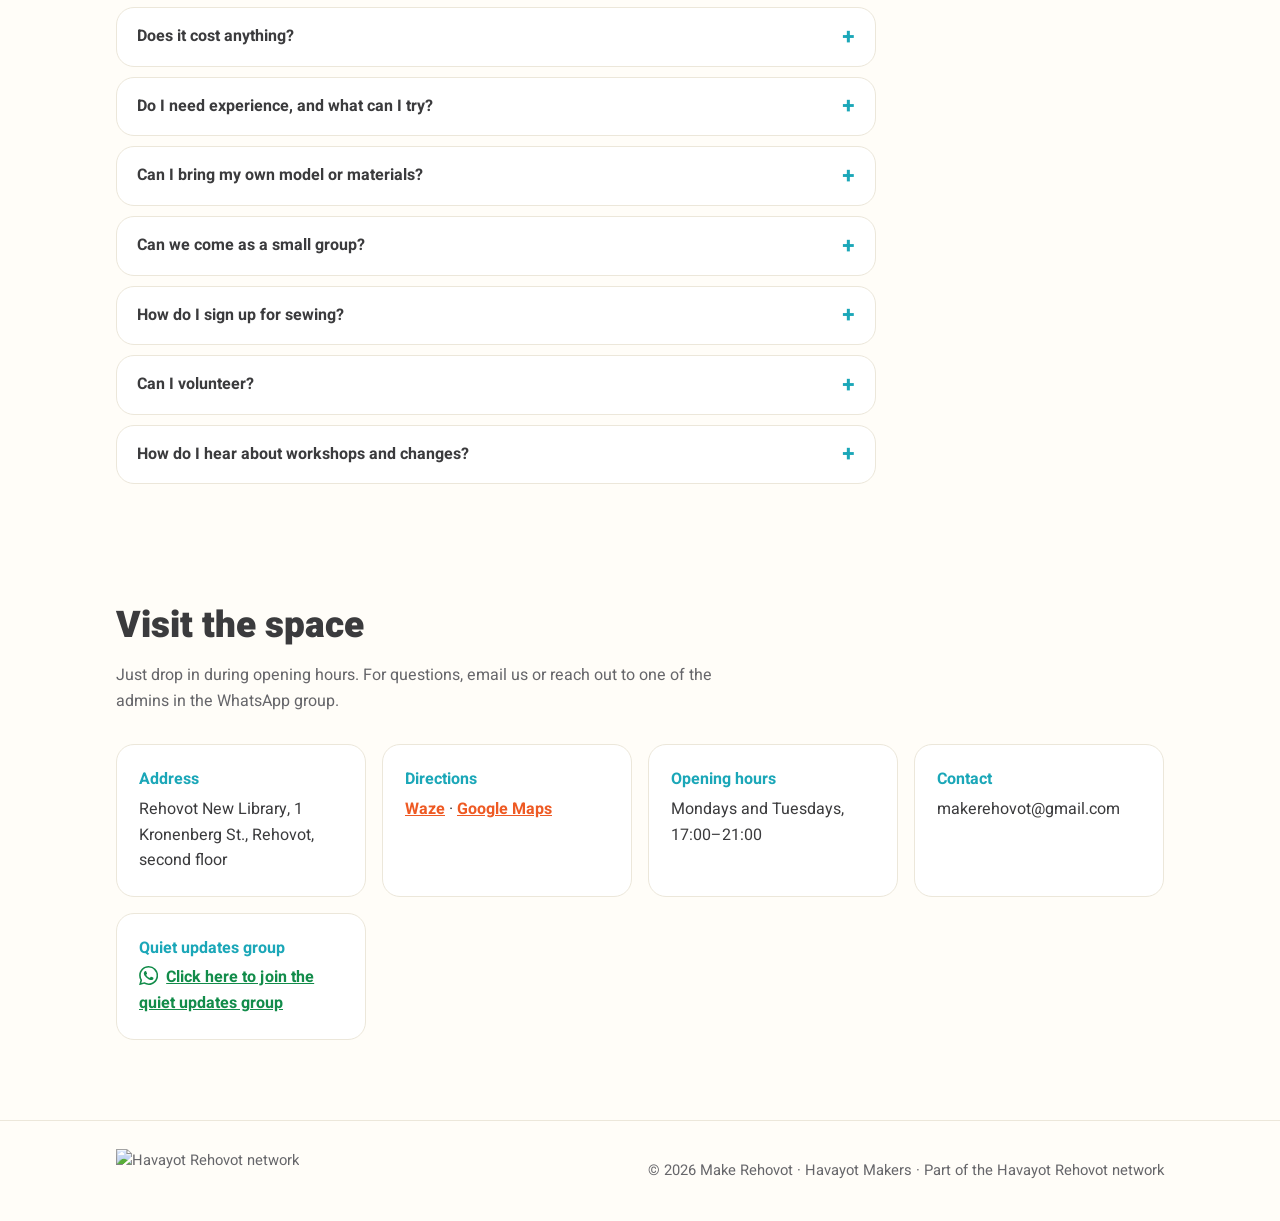
==== commit ac5c4540: "Turn volunteer band into an auto-opening popup Co-Authored-By: Claude Sonnet 5.5 <noreply@anthropic." ====
--- a/en/index.html
+++ b/en/index.html
@@ -30,7 +30,7 @@
       <li><a href="#how">How to start</a></li>
       <li><a href="#calendar">Calendar</a></li>
       <li><a href="#faq">FAQ</a></li>
-      <li><a href="#volunteer">Volunteer</a></li>
+      <li><a href="https://forms.gle/42RL2w34v4tENzy78" data-volunteer target="_blank" rel="noopener noreferrer">Volunteer</a></li>
       <li><a href="#visit">Visit</a></li>
     </ul>
     <div class="nav-end">
@@ -119,7 +119,7 @@
         <details><summary>Can I bring my own model or materials?</summary><p>You can bring your own models, and the crew will help make sure the design is ready to print. For safety reasons, only the space's own materials are used.</p></details>
         <details><summary>Can we come as a small group?</summary><p>Yes. Small groups can coordinate in advance and come together, for workshops as well. To arrange it, <a href="mailto:makerehovot@gmail.com">email us</a> or message one of the admins of the <a href="https://chat.whatsapp.com/LFZ7ACzntqOEuRloNlXvlq?s=cl&p=a&iam=2" target="_blank" rel="noopener noreferrer">quiet WhatsApp group</a>.</p></details>
         <details><summary>How do I sign up for sewing?</summary><p>Fill in the <a href="https://forms.gle/w5gVSBBZSxTtSxzA6" target="_blank" rel="noopener noreferrer">sign-up form</a> and we'll get back to you. You can also <a href="mailto:makerehovot@gmail.com">email us</a> or message one of the admins of the <a href="https://chat.whatsapp.com/LFZ7ACzntqOEuRloNlXvlq?s=cl&p=a&iam=2" target="_blank" rel="noopener noreferrer">quiet WhatsApp group</a>.</p></details>
-        <details><summary>Can I volunteer?</summary><p>Yes, we'd love that. Volunteers must be 18 or older. Fill in the <a href="https://forms.gle/42RL2w34v4tENzy78" target="_blank" rel="noopener noreferrer">volunteer sign-up form</a> and we'll get back to you.</p></details>
+        <details><summary>Can I volunteer?</summary><p>Yes, we'd love that. Volunteers must be 18 or older. <a href="https://forms.gle/42RL2w34v4tENzy78" data-volunteer target="_blank" rel="noopener noreferrer">Details and sign-up</a>, and we'll get back to you.</p></details>
         <details><summary>How do I hear about workshops and changes?</summary><p>In the <a href="#calendar">calendar</a> on this page and in the quiet WhatsApp group.</p></details>
       </div>
     </div>
@@ -138,22 +138,6 @@
       </div>
     </div>
   </section>
-  <section id="volunteer">
-    <div class="wrap">
-      <div class="band">
-        <h2>Want to join our volunteer team?</h2>
-        <p>The makerspace keeps growing and we're expanding our team of volunteers. If you have good hands, an interest in technology, art or making, or simply want to be part of the community, we'd love to have you.</p>
-        <ul>
-          <li>Help run the space on activity days</li>
-          <li>Lead workshops and training</li>
-          <li>Photograph and publicize activities</li>
-          <li>And more</li>
-        </ul>
-        <a class="btn" href="https://forms.gle/42RL2w34v4tENzy78" target="_blank" rel="noopener noreferrer">Sign up to volunteer</a>
-        <small>Volunteers must be 18 or older. Know someone who might be interested? Share the link with them.</small>
-      </div>
-    </div>
-  </section>
 </main>
 
 <footer>
@@ -163,6 +147,22 @@
   </div>
 </footer>
 
+<dialog id="volunteer-dialog" class="vol" aria-labelledby="vol-title">
+  <button type="button" class="vol-close" aria-label="Close">×</button>
+  <h2 id="vol-title">Want to join our community?</h2>
+  <p class="vol-sub">We're looking for new volunteers</p>
+  <p>A chance to learn new things, meet people and be part of a community of makers. And more benefits.</p>
+  <ul>
+    <li>Help run the space on activity days</li>
+    <li>Lead workshops and training</li>
+    <li>Photograph and publicize activities</li>
+    <li>And more</li>
+  </ul>
+  <a class="btn" href="https://forms.gle/42RL2w34v4tENzy78" target="_blank" rel="noopener noreferrer">Sign up to volunteer</a>
+  <small>Volunteers must be 18 or older.</small>
+</dialog>
+
 <script src="../calendar.js"></script>
+<script src="../volunteer.js"></script>
 </body>
 </html>
--- a/style.css
+++ b/style.css
@@ -175,11 +175,16 @@
 .open-badge.open::before { background: var(--green); box-shadow: 0 0 0 4px rgba(30, 143, 78, .2); }
 .map-link { color: var(--orange); font-weight: 700; }
 
-/* volunteer band */
-.band { background: #3b3b3d; color: #fff; border-radius: 28px; padding: 44px 28px; text-align: center; }
-.band h2 { color: #fff; }
-.band p { color: #d7d4cb; max-width: 40em; margin: 0 auto 18px; }
-.band ul { list-style: none; padding: 0; margin: 0 auto 24px; display: flex; flex-wrap: wrap; justify-content: center; gap: 8px 12px; }
-.band li { background: rgba(255, 255, 255, .1); border-radius: 999px; padding: 6px 16px; }
-.band .btn { background: var(--yellow); color: #3b3b3d; }
-.band small { display: block; margin-top: 16px; color: #d7d4cb; }
+/* volunteer popup */
+.vol { border: 0; border-radius: 24px; padding: 40px 28px 28px; width: min(520px, calc(100% - 32px)); max-height: calc(100% - 32px); overflow: auto; background: #3b3b3d; color: #fff; text-align: center; margin: auto; }
+.vol::backdrop { background: rgba(0, 0, 0, .55); }
+.vol h2 { color: #fff; margin-bottom: 4px; }
+.vol .vol-sub { font-size: 1.15rem; font-weight: 700; color: var(--yellow); margin-bottom: 14px; }
+.vol p { color: #d7d4cb; margin: 0 auto 16px; }
+.vol ul { list-style: none; padding: 0; margin: 0 0 22px; display: flex; flex-wrap: wrap; justify-content: center; gap: 8px; }
+.vol li { background: rgba(255, 255, 255, .1); border-radius: 999px; padding: 6px 14px; }
+.vol .btn { background: var(--yellow); color: #3b3b3d; }
+.vol small { display: block; margin-top: 14px; color: #d7d4cb; }
+.vol-close { position: absolute; inset-block-start: 10px; inset-inline-end: 12px; width: 40px; height: 40px; border: 0; border-radius: 50%; background: transparent; color: #fff; font-size: 1.8rem; line-height: 1; cursor: pointer; }
+.vol-close:hover { background: rgba(255, 255, 255, .15); }
+.vol :focus-visible { outline: 3px solid var(--yellow); outline-offset: 3px; }
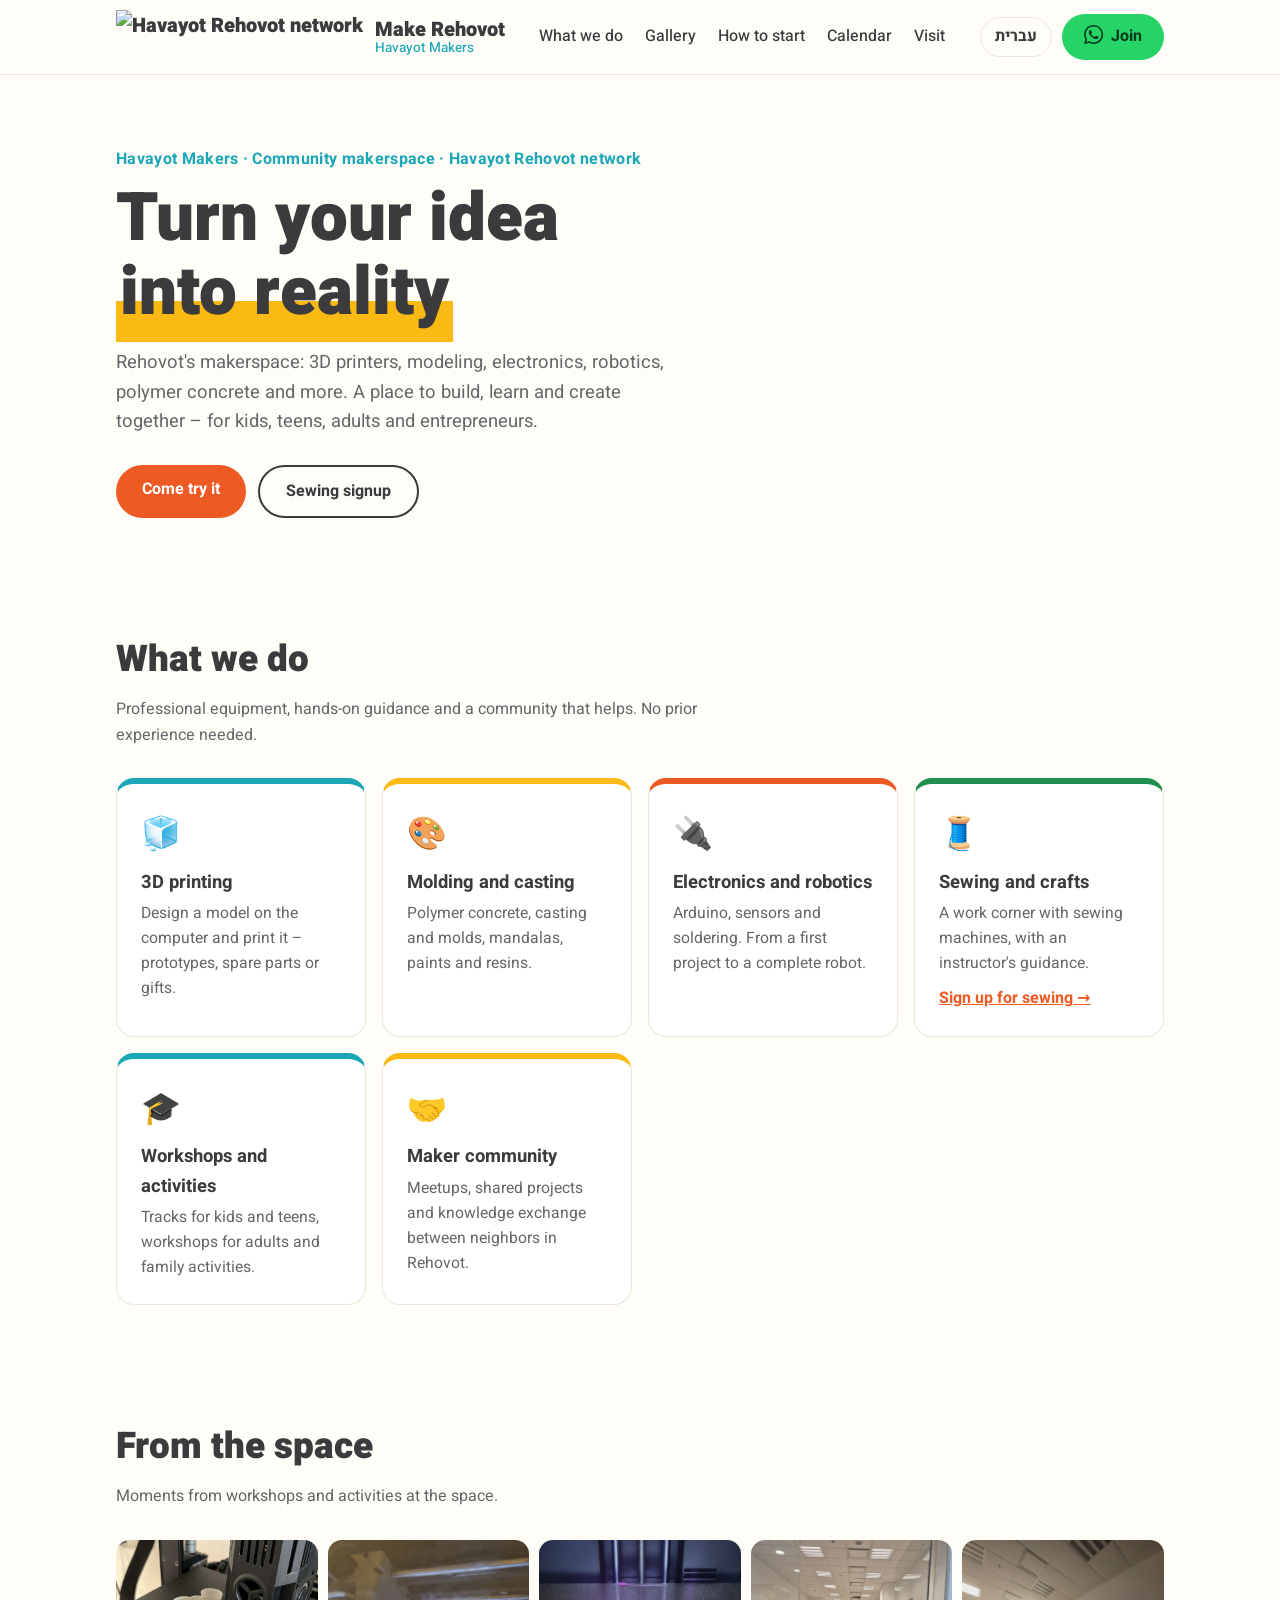
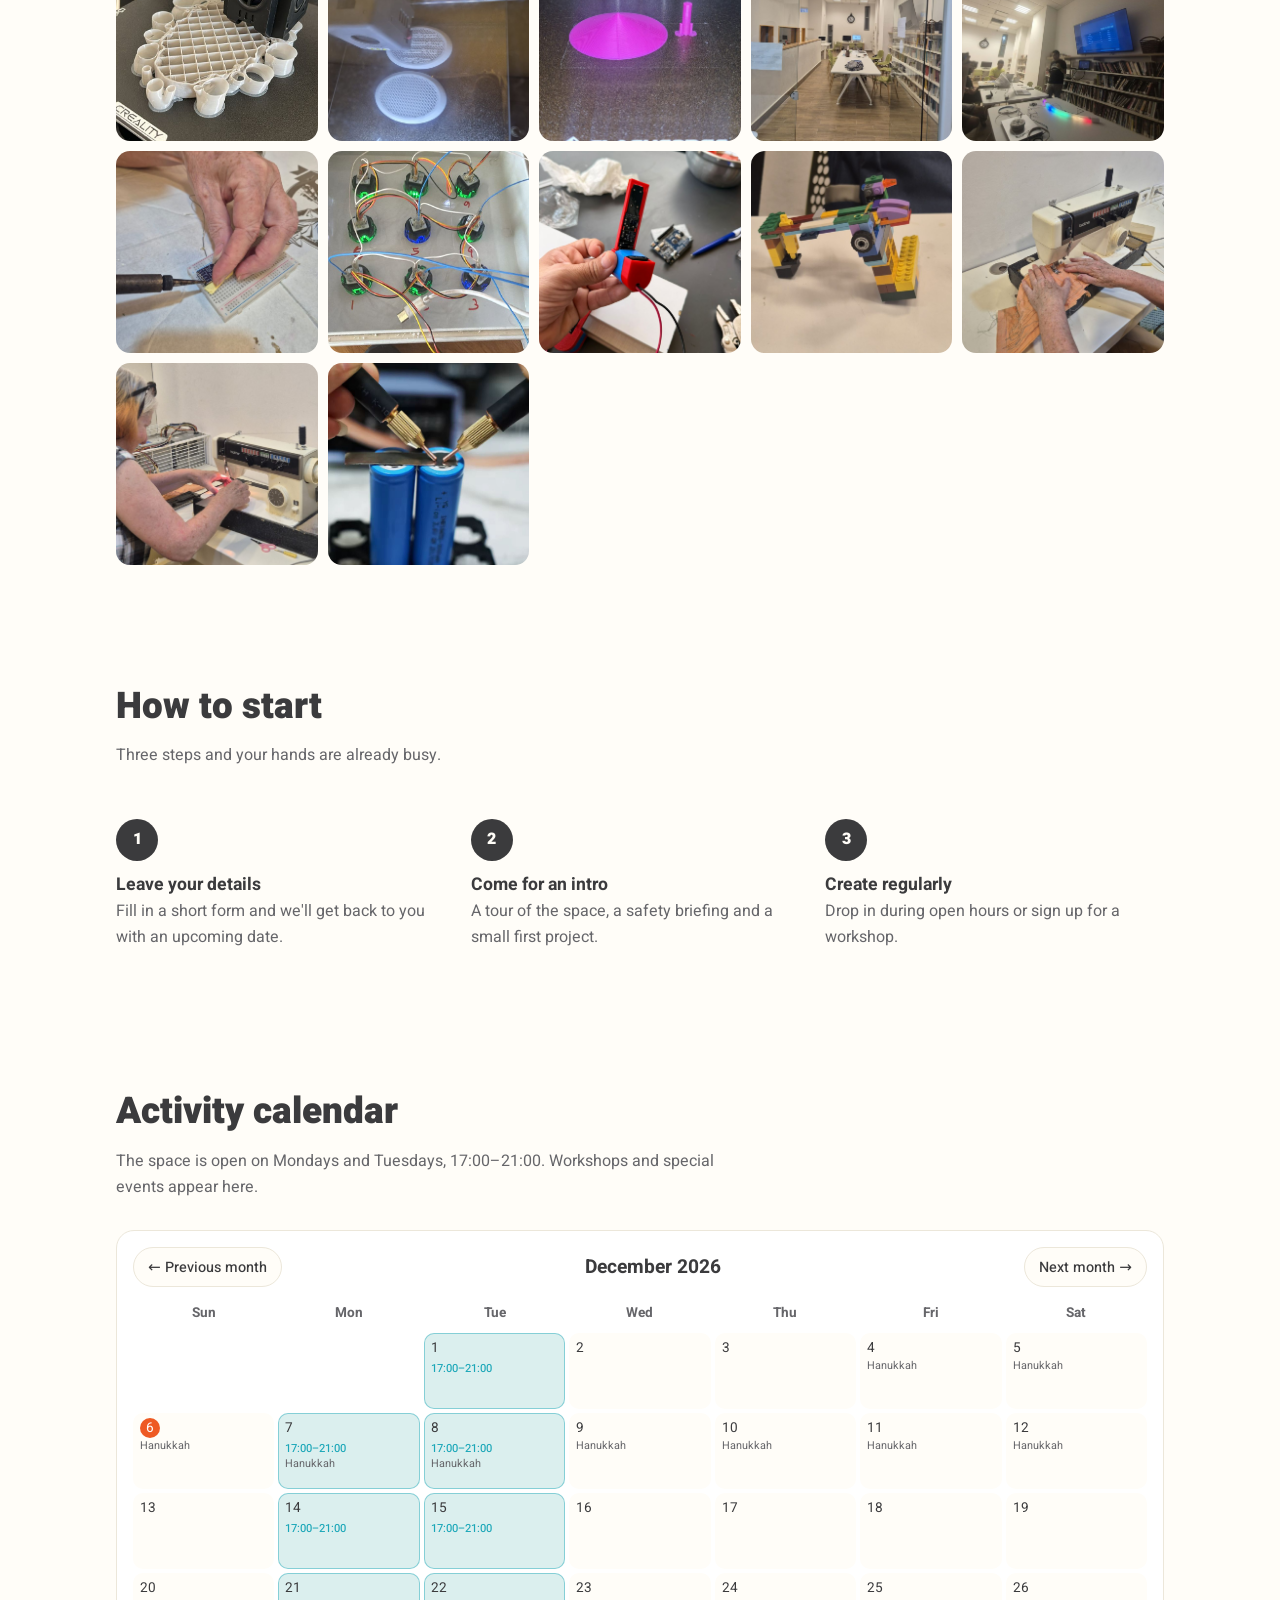
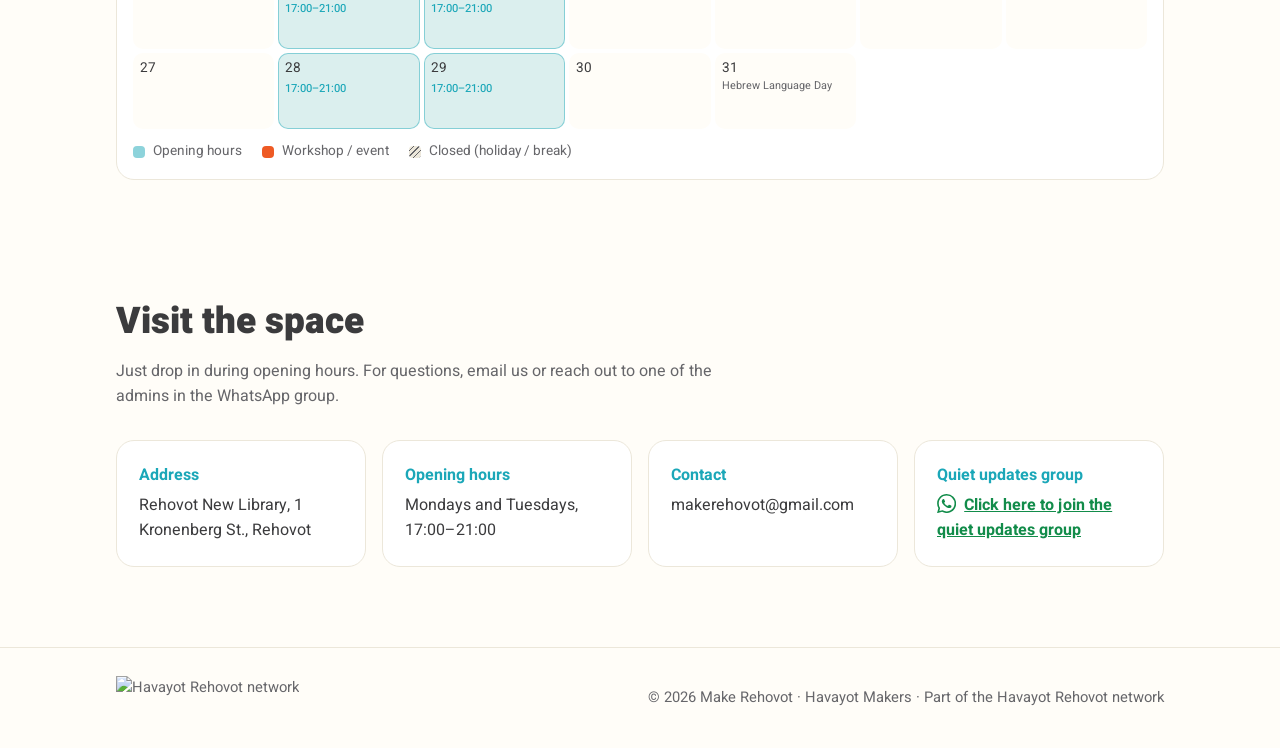
==== commit 294a808d: "Add photo gallery to Hebrew and English pages 12 photos of the space and its equipment, with a click" ====
--- a/en/index.html
+++ b/en/index.html
@@ -27,10 +27,9 @@
     </a>
     <ul>
       <li><a href="#what">What we do</a></li>
+      <li><a href="#gallery">Gallery</a></li>
       <li><a href="#how">How to start</a></li>
       <li><a href="#calendar">Calendar</a></li>
-      <li><a href="#faq">FAQ</a></li>
-      <li><a href="https://forms.gle/42RL2w34v4tENzy78" data-volunteer target="_blank" rel="noopener noreferrer">Volunteer</a></li>
       <li><a href="#visit">Visit</a></li>
     </ul>
     <div class="nav-end">
@@ -45,12 +44,11 @@
     <div>
       <div class="eyebrow">Havayot Makers · Community makerspace · Havayot Rehovot network</div>
       <h1>Turn your idea <mark>into reality</mark></h1>
-      <p>Rehovot's makerspace: 3D printers, modeling, electronics, robotics, polymer concrete/plaster and more. A place to build, learn and create together – for kids, teens, adults and entrepreneurs.</p>
+      <p>Rehovot's makerspace: 3D printers, modeling, electronics, robotics, polymer concrete and more. A place to build, learn and create together – for kids, teens, adults and entrepreneurs.</p>
       <div class="cta">
         <a class="btn" href="#visit">Come try it</a>
         <a class="btn ghost" href="https://forms.gle/w5gVSBBZSxTtSxzA6" target="_blank" rel="noopener">Sewing signup</a>
       </div>
-      <p class="open-badge" id="open-now" role="status" hidden></p>
     </div>
     <div class="blocks" aria-hidden="true">
       <span></span><span></span><span></span><span></span><span></span><span></span><span></span><span></span><span></span>
@@ -63,7 +61,7 @@
       <p class="lead">Professional equipment, hands-on guidance and a community that helps. No prior experience needed.</p>
       <div class="grid">
         <article class="card"><span class="icon">🧊</span><h3>3D printing</h3><p>Design a model on the computer and print it – prototypes, spare parts or gifts.</p></article>
-        <article class="card"><span class="icon">🎨</span><h3>Molding and casting</h3><p>Polymer concrete/plaster, casting and molds, mandalas, paints and resins.</p></article>
+        <article class="card"><span class="icon">🎨</span><h3>Molding and casting</h3><p>Polymer concrete, casting and molds, mandalas, paints and resins.</p></article>
         <article class="card"><span class="icon">🔌</span><h3>Electronics and robotics</h3><p>Arduino, sensors and soldering. From a first project to a complete robot.</p></article>
         <article class="card"><span class="icon">🧵</span><h3>Sewing and crafts</h3><p>A work corner with sewing machines, with an instructor's guidance.</p><a href="https://forms.gle/w5gVSBBZSxTtSxzA6" target="_blank" rel="noopener">Sign up for sewing →</a></article>
         <article class="card"><span class="icon">🎓</span><h3>Workshops and activities</h3><p>Tracks for kids and teens, workshops for adults and family activities.</p></article>
@@ -72,12 +70,35 @@
     </div>
   </section>
 
+  <section id="gallery">
+    <div class="wrap">
+      <h2>From the space</h2>
+      <p class="lead">Moments from workshops and activities at the space.</p>
+      <div class="gallery">
+        <button type="button" class="shot"><img src="../assets/photos/3d-printer-creality.jpg" alt="A 3D printer printing a white lattice structure" loading="lazy"></button>
+        <button type="button" class="shot"><img src="../assets/photos/3d-printing-mesh.jpg" alt="Printing two round mesh discs" loading="lazy"></button>
+        <button type="button" class="shot"><img src="../assets/photos/3d-printing-pink.jpg" alt="A pink print on the print bed" loading="lazy"></button>
+        <button type="button" class="shot"><img src="../assets/photos/the-space.jpg" alt="A look into the space through the glass door" loading="lazy"></button>
+        <button type="button" class="shot"><img src="../assets/photos/led-demo.jpg" alt="A colorful LED strip demo in a workshop" loading="lazy"></button>
+        <button type="button" class="shot"><img src="../assets/photos/soldering.jpg" alt="Soldering on a breadboard" loading="lazy"></button>
+        <button type="button" class="shot"><img src="../assets/photos/wiring-buttons.jpg" alt="Wiring illuminated buttons in a box" loading="lazy"></button>
+        <button type="button" class="shot"><img src="../assets/photos/electronics-project.jpg" alt="An electronics project with an Arduino" loading="lazy"></button>
+        <button type="button" class="shot"><img src="../assets/photos/lego-creation.jpg" alt="A colorful Lego creation with a wheel" loading="lazy"></button>
+        <button type="button" class="shot"><img src="../assets/photos/sewing-1.jpg" alt="Sewing on a sewing machine" loading="lazy"></button>
+        <button type="button" class="shot"><img src="../assets/photos/sewing-2.jpg" alt="Sewing machine work" loading="lazy"></button>
+        <button type="button" class="shot"><img src="../assets/photos/battery-spot-welding.jpg" alt="Spot welding lithium battery cells" loading="lazy"></button>
+      </div>
+    </div>
+  </section>
+
+  <dialog id="lightbox"><button type="button" aria-label="Close">×</button><img alt=""></dialog>
+
   <section id="how">
     <div class="wrap">
       <h2>How to start</h2>
       <p class="lead">Three steps and your hands are already busy.</p>
       <ol class="steps">
-        <li><h3>Ask and stay updated</h3><p>No form to fill in before you come. For details, <a href="mailto:makerehovot@gmail.com">email us</a> or message the admins of the <a href="https://chat.whatsapp.com/LFZ7ACzntqOEuRloNlXvlq?s=cl&p=a&iam=2" target="_blank" rel="noopener noreferrer">WhatsApp group</a>.</p></li>
+        <li><h3>Leave your details</h3><p>Fill in a short form and we'll get back to you with an upcoming date.</p></li>
         <li><h3>Come for an intro</h3><p>A tour of the space, a safety briefing and a small first project.</p></li>
         <li><h3>Create regularly</h3><p>Drop in during open hours or sign up for a workshop.</p></li>
       </ol>
@@ -104,34 +125,12 @@
     </div>
   </section>
 
-  <section id="faq">
-    <div class="wrap">
-      <h2>Frequently asked questions</h2>
-      <p class="lead">Everything about coming, signing up and what to do.</p>
-      <div class="faq">
-        <details><summary>Do I need to register first?</summary><p>No. Just come during opening hours, no form needed. (The form is only for signing up to sewing.) For questions, <a href="mailto:makerehovot@gmail.com">email us</a> or message one of the admins of the <a href="https://chat.whatsapp.com/LFZ7ACzntqOEuRloNlXvlq?s=cl&p=a&iam=2" target="_blank" rel="noopener noreferrer">quiet WhatsApp group</a>.</p></details>
-        <details><summary>When are you open?</summary><p>Mondays and Tuesdays, 17:00–21:00. The library closes at 19:00. After that, knock on the entrance door and wait for a volunteer to open it.</p></details>
-        <details><summary>Where are you?</summary><p>1 Kronenberg St., Rehovot, the new Rehovot library, second floor.</p></details>
-        <details><summary>Is there parking?</summary><p>Yes, the parking lot in front of the library is free.</p></details>
-        <details><summary>Who can come?</summary><p>Everyone. Children under 13 come with a parent or accompanying adult, who takes an active part and joins the child in the activity. The space is a place for creating together, not a class or a childcare service. From age 13 you can come on your own.</p></details>
-        <details><summary>Does it cost anything?</summary><p>Entry is free, and for now small prints are free too.</p></details>
-        <details><summary>Do I need experience, and what can I try?</summary><p>No experience needed. You can try electronics, 3D modeling and printing, programming and AI, and get guidance and advice on personal projects. Equipment is used with a volunteer's guidance.</p></details>
-        <details><summary>Can I bring my own model or materials?</summary><p>You can bring your own models, and the crew will help make sure the design is ready to print. For safety reasons, only the space's own materials are used.</p></details>
-        <details><summary>Can we come as a small group?</summary><p>Yes. Small groups can coordinate in advance and come together, for workshops as well. To arrange it, <a href="mailto:makerehovot@gmail.com">email us</a> or message one of the admins of the <a href="https://chat.whatsapp.com/LFZ7ACzntqOEuRloNlXvlq?s=cl&p=a&iam=2" target="_blank" rel="noopener noreferrer">quiet WhatsApp group</a>.</p></details>
-        <details><summary>How do I sign up for sewing?</summary><p>Fill in the <a href="https://forms.gle/w5gVSBBZSxTtSxzA6" target="_blank" rel="noopener noreferrer">sign-up form</a> and we'll get back to you. You can also <a href="mailto:makerehovot@gmail.com">email us</a> or message one of the admins of the <a href="https://chat.whatsapp.com/LFZ7ACzntqOEuRloNlXvlq?s=cl&p=a&iam=2" target="_blank" rel="noopener noreferrer">quiet WhatsApp group</a>.</p></details>
-        <details><summary>Can I volunteer?</summary><p>Yes, we'd love that. Volunteers must be 18 or older. <a href="https://forms.gle/42RL2w34v4tENzy78" data-volunteer target="_blank" rel="noopener noreferrer">Details and sign-up</a>, and we'll get back to you.</p></details>
-        <details><summary>How do I hear about workshops and changes?</summary><p>In the <a href="#calendar">calendar</a> on this page and in the quiet WhatsApp group.</p></details>
-      </div>
-    </div>
-  </section>
-
   <section id="visit">
     <div class="wrap">
       <h2>Visit the space</h2>
       <p class="lead">Just drop in during opening hours. For questions, email us or reach out to one of the admins in the WhatsApp group.</p>
       <div class="info">
-        <div><b>Address</b>Rehovot New Library, 1 Kronenberg St., Rehovot, second floor</div>
-        <div><b>Directions</b><a class="map-link" href="https://waze.com/ul?q=Kronenberg%201%20Rehovot&navigate=yes" target="_blank" rel="noopener noreferrer">Waze</a> · <a class="map-link" href="https://www.google.com/maps/search/?api=1&query=Kronenberg+1+Rehovot" target="_blank" rel="noopener noreferrer">Google Maps</a></div>
+        <div><b>Address</b>Rehovot New Library, 1 Kronenberg St., Rehovot</div>
         <div><b>Opening hours</b>Mondays and Tuesdays, 17:00–21:00</div>
         <div><b>Contact</b>makerehovot@gmail.com</div>
         <div><b>Quiet updates group</b><a class="wa-link" href="https://chat.whatsapp.com/LFZ7ACzntqOEuRloNlXvlq?s=cl&p=a&iam=2" target="_blank" rel="noopener noreferrer"><svg class="wa-icon" aria-hidden="true"><use href="#wa"/></svg>Click here to join the quiet updates group</a></div>
@@ -147,22 +146,7 @@
   </div>
 </footer>
 
-<dialog id="volunteer-dialog" class="vol" aria-labelledby="vol-title">
-  <button type="button" class="vol-close" aria-label="Close">×</button>
-  <h2 id="vol-title">Want to join our community?</h2>
-  <p class="vol-sub">We're looking for new volunteers</p>
-  <p>A chance to learn new things, meet people and be part of a community of makers. And more benefits.</p>
-  <ul>
-    <li>Help run the space on activity days</li>
-    <li>Lead workshops and training</li>
-    <li>Photograph and publicize activities</li>
-    <li>And more</li>
-  </ul>
-  <a class="btn" href="https://forms.gle/42RL2w34v4tENzy78" target="_blank" rel="noopener noreferrer">Sign up to volunteer</a>
-  <small>Volunteers must be 18 or older.</small>
-</dialog>
-
 <script src="../calendar.js"></script>
-<script src="../volunteer.js"></script>
+<script src="../gallery.js"></script>
 </body>
 </html>
--- a/style.css
+++ b/style.css
@@ -157,34 +157,12 @@
 footer .wrap { display: flex; align-items: center; justify-content: space-between; flex-wrap: wrap; gap: 12px; }
 footer img { height: 44px; }
 
-/* faq */
-.faq { display: grid; gap: 10px; max-width: 760px; }
-.faq details { background: var(--card); border: 1px solid var(--line); border-radius: var(--radius); padding: 0 20px; }
-.faq summary { cursor: pointer; font-weight: 700; padding-block: 16px; list-style: none; display: flex; justify-content: space-between; gap: 12px; align-items: center; }
-.faq summary::-webkit-details-marker { display: none; }
-.faq summary::after { content: "+"; font-size: 1.4rem; line-height: 1; color: var(--teal); flex: none; }
-.faq details[open] summary::after { content: "\2212"; }
-.faq summary:focus-visible { outline: 3px solid var(--teal); outline-offset: 2px; border-radius: 8px; }
-.faq details p { color: var(--ink-soft); padding-bottom: 16px; }
-.faq details a { color: var(--orange); font-weight: 700; }
-
-/* open-now badge + directions */
-.open-badge { display: inline-flex; align-items: center; gap: 8px; margin-top: 18px; font-weight: 700; padding: 6px 14px; border-radius: 999px; background: var(--card); border: 1px solid var(--line); }
-.open-badge[hidden] { display: none; }
-.open-badge::before { content: ""; width: 10px; height: 10px; border-radius: 50%; background: var(--ink-soft); }
-.open-badge.open::before { background: var(--green); box-shadow: 0 0 0 4px rgba(30, 143, 78, .2); }
-.map-link { color: var(--orange); font-weight: 700; }
-
-/* volunteer popup */
-.vol { border: 0; border-radius: 24px; padding: 40px 28px 28px; width: min(520px, calc(100% - 32px)); max-height: calc(100% - 32px); overflow: auto; background: #3b3b3d; color: #fff; text-align: center; margin: auto; }
-.vol::backdrop { background: rgba(0, 0, 0, .55); }
-.vol h2 { color: #fff; margin-bottom: 4px; }
-.vol .vol-sub { font-size: 1.15rem; font-weight: 700; color: var(--yellow); margin-bottom: 14px; }
-.vol p { color: #d7d4cb; margin: 0 auto 16px; }
-.vol ul { list-style: none; padding: 0; margin: 0 0 22px; display: flex; flex-wrap: wrap; justify-content: center; gap: 8px; }
-.vol li { background: rgba(255, 255, 255, .1); border-radius: 999px; padding: 6px 14px; }
-.vol .btn { background: var(--yellow); color: #3b3b3d; }
-.vol small { display: block; margin-top: 14px; color: #d7d4cb; }
-.vol-close { position: absolute; inset-block-start: 10px; inset-inline-end: 12px; width: 40px; height: 40px; border: 0; border-radius: 50%; background: transparent; color: #fff; font-size: 1.8rem; line-height: 1; cursor: pointer; }
-.vol-close:hover { background: rgba(255, 255, 255, .15); }
-.vol :focus-visible { outline: 3px solid var(--yellow); outline-offset: 3px; }
+/* gallery */
+.gallery { display: grid; grid-template-columns: repeat(auto-fill, minmax(170px, 1fr)); gap: 10px; }
+.gallery .shot { padding: 0; border: 0; border-radius: 14px; overflow: hidden; cursor: zoom-in; aspect-ratio: 1; background: var(--line); }
+.gallery .shot img { width: 100%; height: 100%; object-fit: cover; display: block; transition: transform .3s ease; }
+.gallery .shot:hover img { transform: scale(1.05); }
+#lightbox { border: 0; padding: 0; background: transparent; max-width: 96vw; max-height: 96vh; margin: auto; }
+#lightbox::backdrop { background: rgba(0, 0, 0, .8); }
+#lightbox img { display: block; max-width: 96vw; max-height: 92vh; border-radius: 12px; }
+#lightbox button { position: absolute; top: 8px; inset-inline-end: 8px; width: 40px; height: 40px; border-radius: 50%; border: 0; background: rgba(0, 0, 0, .6); color: #fff; font-size: 1.6rem; line-height: 1; cursor: pointer; }
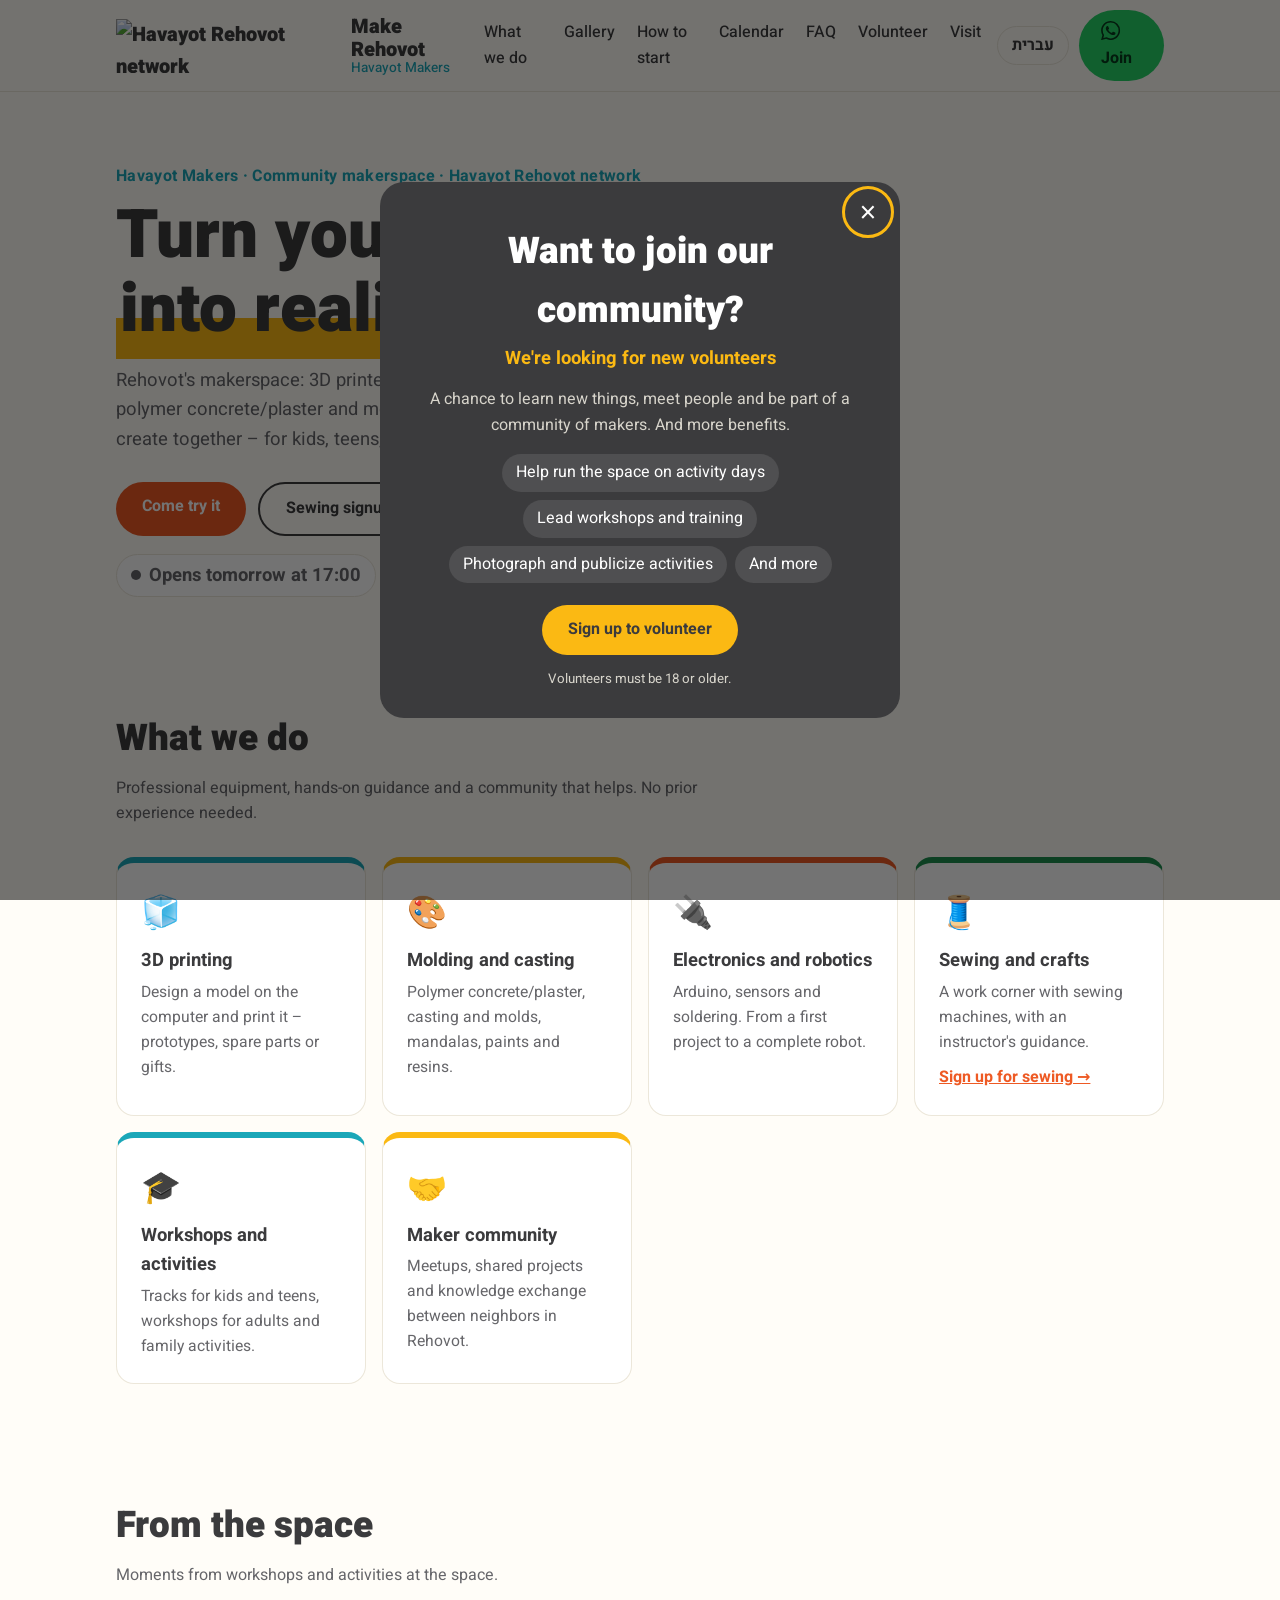
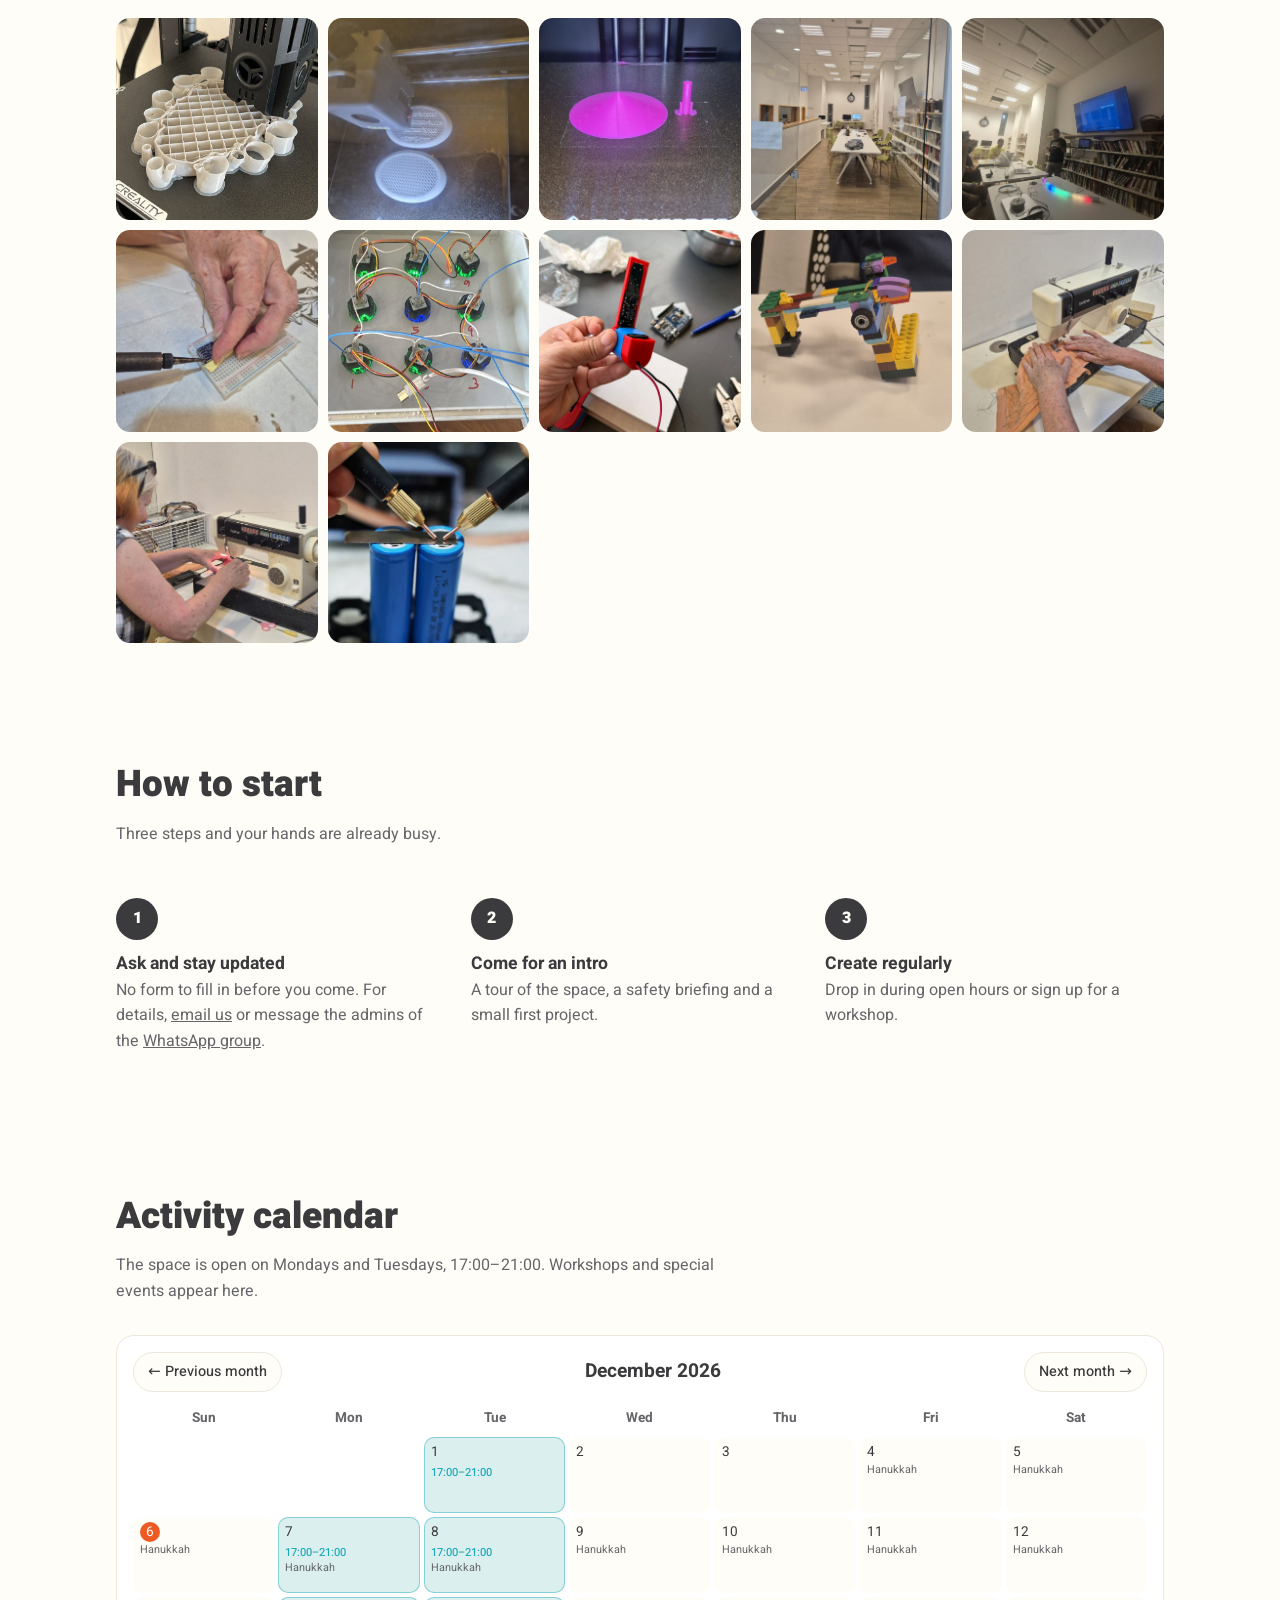
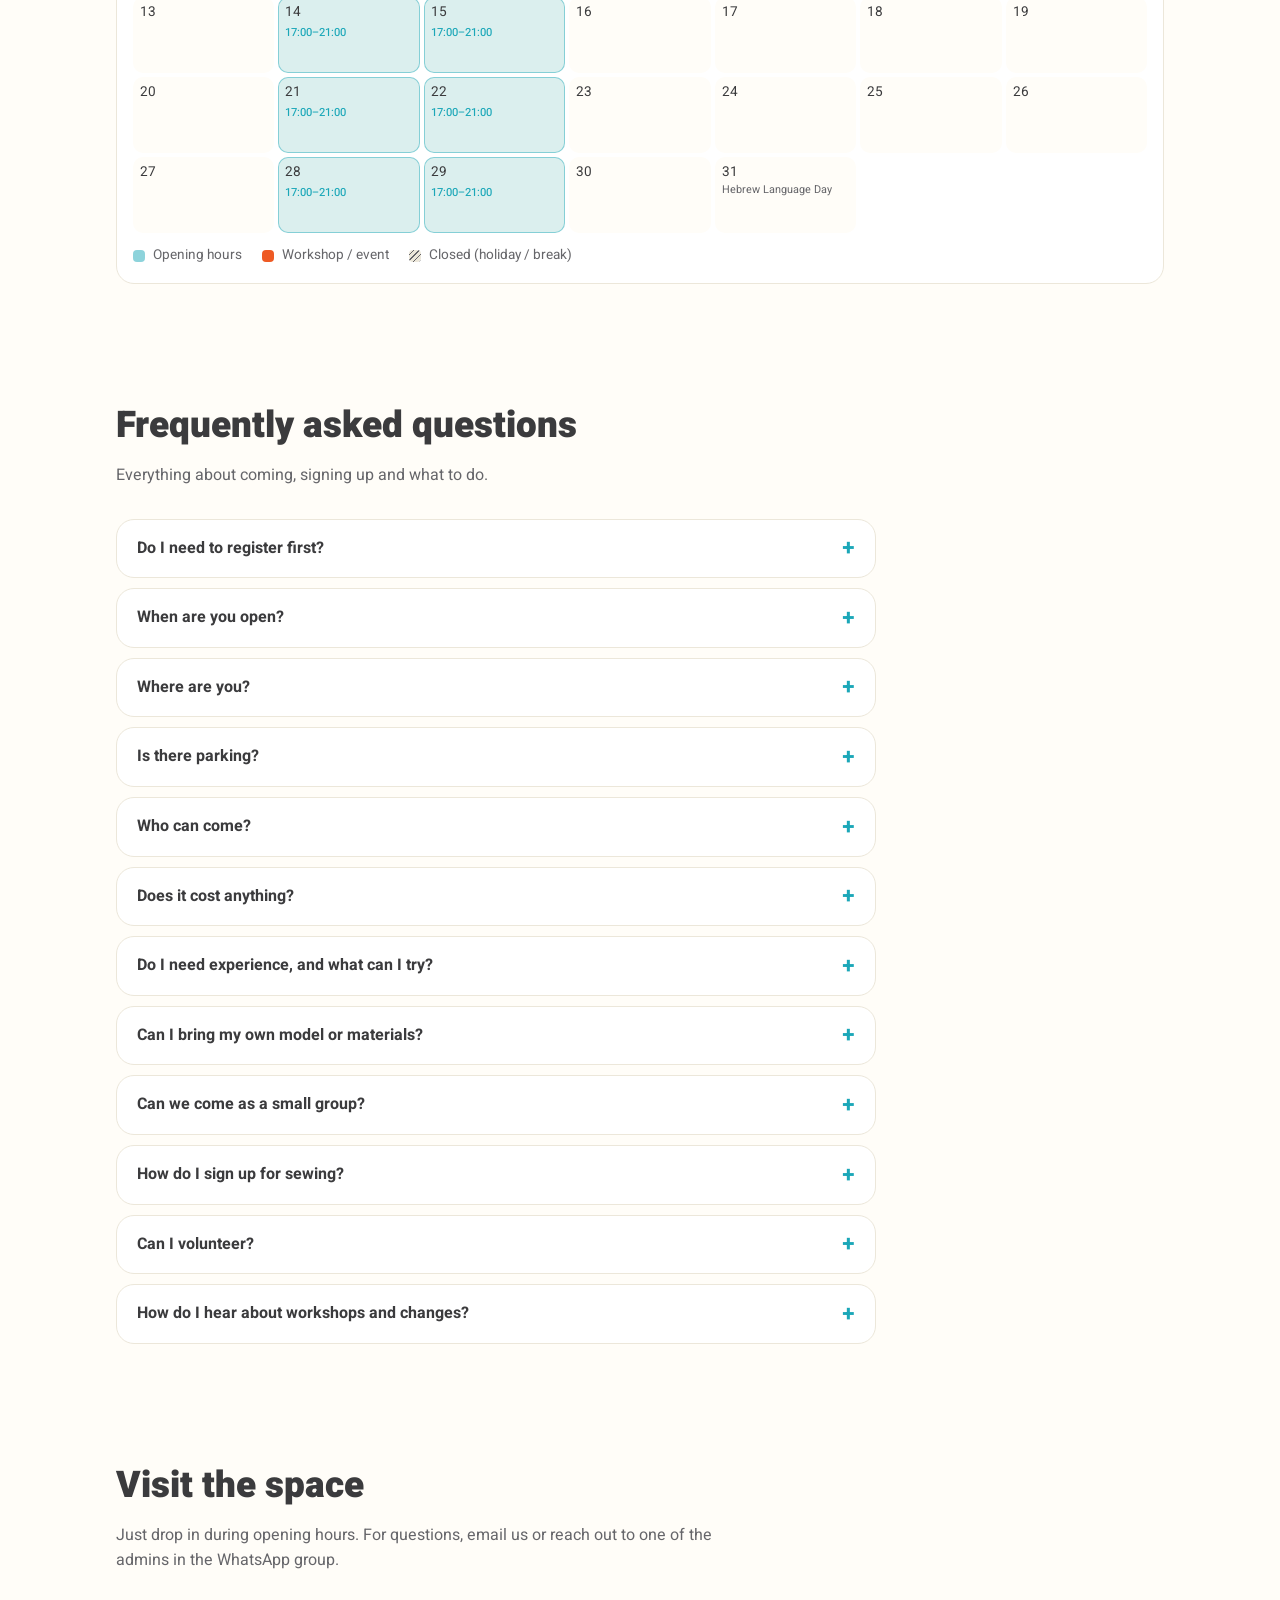
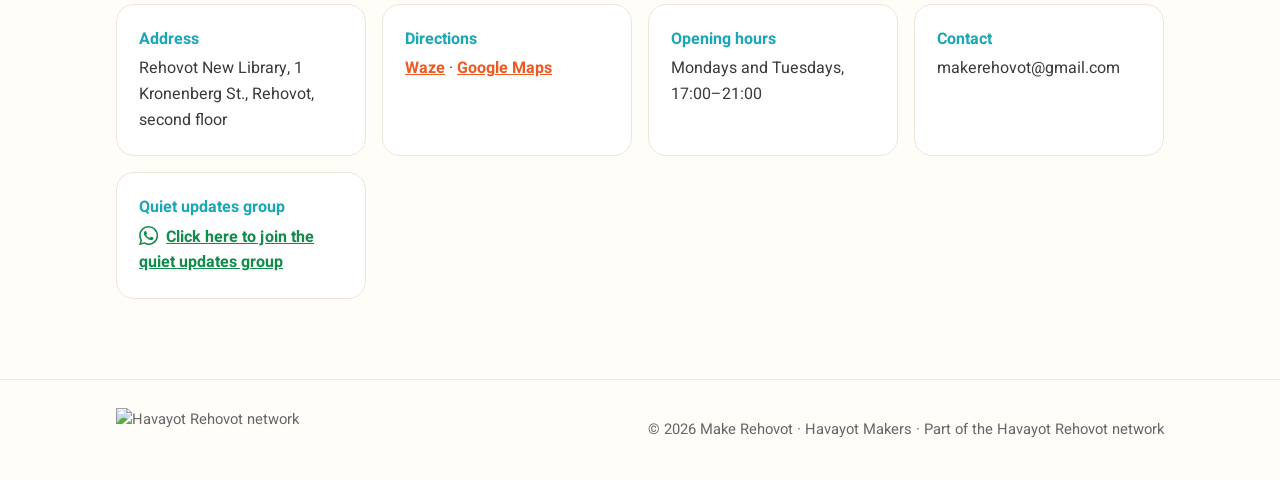
==== commit 7c161180: "Merge photo gallery into main Co-Authored-By: Claude Sonnet 5.5 <noreply@anthropic.com>" ====
--- a/en/index.html
+++ b/en/index.html
@@ -30,6 +30,8 @@
       <li><a href="#gallery">Gallery</a></li>
       <li><a href="#how">How to start</a></li>
       <li><a href="#calendar">Calendar</a></li>
+      <li><a href="#faq">FAQ</a></li>
+      <li><a href="https://forms.gle/42RL2w34v4tENzy78" data-volunteer target="_blank" rel="noopener noreferrer">Volunteer</a></li>
       <li><a href="#visit">Visit</a></li>
     </ul>
     <div class="nav-end">
@@ -44,11 +46,12 @@
     <div>
       <div class="eyebrow">Havayot Makers · Community makerspace · Havayot Rehovot network</div>
       <h1>Turn your idea <mark>into reality</mark></h1>
-      <p>Rehovot's makerspace: 3D printers, modeling, electronics, robotics, polymer concrete and more. A place to build, learn and create together – for kids, teens, adults and entrepreneurs.</p>
+      <p>Rehovot's makerspace: 3D printers, modeling, electronics, robotics, polymer concrete/plaster and more. A place to build, learn and create together – for kids, teens, adults and entrepreneurs.</p>
       <div class="cta">
         <a class="btn" href="#visit">Come try it</a>
         <a class="btn ghost" href="https://forms.gle/w5gVSBBZSxTtSxzA6" target="_blank" rel="noopener">Sewing signup</a>
       </div>
+      <p class="open-badge" id="open-now" role="status" hidden></p>
     </div>
     <div class="blocks" aria-hidden="true">
       <span></span><span></span><span></span><span></span><span></span><span></span><span></span><span></span><span></span>
@@ -61,7 +64,7 @@
       <p class="lead">Professional equipment, hands-on guidance and a community that helps. No prior experience needed.</p>
       <div class="grid">
         <article class="card"><span class="icon">🧊</span><h3>3D printing</h3><p>Design a model on the computer and print it – prototypes, spare parts or gifts.</p></article>
-        <article class="card"><span class="icon">🎨</span><h3>Molding and casting</h3><p>Polymer concrete, casting and molds, mandalas, paints and resins.</p></article>
+        <article class="card"><span class="icon">🎨</span><h3>Molding and casting</h3><p>Polymer concrete/plaster, casting and molds, mandalas, paints and resins.</p></article>
         <article class="card"><span class="icon">🔌</span><h3>Electronics and robotics</h3><p>Arduino, sensors and soldering. From a first project to a complete robot.</p></article>
         <article class="card"><span class="icon">🧵</span><h3>Sewing and crafts</h3><p>A work corner with sewing machines, with an instructor's guidance.</p><a href="https://forms.gle/w5gVSBBZSxTtSxzA6" target="_blank" rel="noopener">Sign up for sewing →</a></article>
         <article class="card"><span class="icon">🎓</span><h3>Workshops and activities</h3><p>Tracks for kids and teens, workshops for adults and family activities.</p></article>
@@ -98,7 +101,7 @@
       <h2>How to start</h2>
       <p class="lead">Three steps and your hands are already busy.</p>
       <ol class="steps">
-        <li><h3>Leave your details</h3><p>Fill in a short form and we'll get back to you with an upcoming date.</p></li>
+        <li><h3>Ask and stay updated</h3><p>No form to fill in before you come. For details, <a href="mailto:makerehovot@gmail.com">email us</a> or message the admins of the <a href="https://chat.whatsapp.com/LFZ7ACzntqOEuRloNlXvlq?s=cl&p=a&iam=2" target="_blank" rel="noopener noreferrer">WhatsApp group</a>.</p></li>
         <li><h3>Come for an intro</h3><p>A tour of the space, a safety briefing and a small first project.</p></li>
         <li><h3>Create regularly</h3><p>Drop in during open hours or sign up for a workshop.</p></li>
       </ol>
@@ -125,12 +128,34 @@
     </div>
   </section>
 
+  <section id="faq">
+    <div class="wrap">
+      <h2>Frequently asked questions</h2>
+      <p class="lead">Everything about coming, signing up and what to do.</p>
+      <div class="faq">
+        <details><summary>Do I need to register first?</summary><p>No. Just come during opening hours, no form needed. (The form is only for signing up to sewing.) For questions, <a href="mailto:makerehovot@gmail.com">email us</a> or message one of the admins of the <a href="https://chat.whatsapp.com/LFZ7ACzntqOEuRloNlXvlq?s=cl&p=a&iam=2" target="_blank" rel="noopener noreferrer">quiet WhatsApp group</a>.</p></details>
+        <details><summary>When are you open?</summary><p>Mondays and Tuesdays, 17:00–21:00. The library closes at 19:00. After that, knock on the entrance door and wait for a volunteer to open it.</p></details>
+        <details><summary>Where are you?</summary><p>1 Kronenberg St., Rehovot, the new Rehovot library, second floor.</p></details>
+        <details><summary>Is there parking?</summary><p>Yes, the parking lot in front of the library is free.</p></details>
+        <details><summary>Who can come?</summary><p>Everyone. Children under 13 come with a parent or accompanying adult, who takes an active part and joins the child in the activity. The space is a place for creating together, not a class or a childcare service. From age 13 you can come on your own.</p></details>
+        <details><summary>Does it cost anything?</summary><p>Entry is free, and for now small prints are free too.</p></details>
+        <details><summary>Do I need experience, and what can I try?</summary><p>No experience needed. You can try electronics, 3D modeling and printing, programming and AI, and get guidance and advice on personal projects. Equipment is used with a volunteer's guidance.</p></details>
+        <details><summary>Can I bring my own model or materials?</summary><p>You can bring your own models, and the crew will help make sure the design is ready to print. For safety reasons, only the space's own materials are used.</p></details>
+        <details><summary>Can we come as a small group?</summary><p>Yes. Small groups can coordinate in advance and come together, for workshops as well. To arrange it, <a href="mailto:makerehovot@gmail.com">email us</a> or message one of the admins of the <a href="https://chat.whatsapp.com/LFZ7ACzntqOEuRloNlXvlq?s=cl&p=a&iam=2" target="_blank" rel="noopener noreferrer">quiet WhatsApp group</a>.</p></details>
+        <details><summary>How do I sign up for sewing?</summary><p>Fill in the <a href="https://forms.gle/w5gVSBBZSxTtSxzA6" target="_blank" rel="noopener noreferrer">sign-up form</a> and we'll get back to you. You can also <a href="mailto:makerehovot@gmail.com">email us</a> or message one of the admins of the <a href="https://chat.whatsapp.com/LFZ7ACzntqOEuRloNlXvlq?s=cl&p=a&iam=2" target="_blank" rel="noopener noreferrer">quiet WhatsApp group</a>.</p></details>
+        <details><summary>Can I volunteer?</summary><p>Yes, we'd love that. Volunteers must be 18 or older. <a href="https://forms.gle/42RL2w34v4tENzy78" data-volunteer target="_blank" rel="noopener noreferrer">Details and sign-up</a>, and we'll get back to you.</p></details>
+        <details><summary>How do I hear about workshops and changes?</summary><p>In the <a href="#calendar">calendar</a> on this page and in the quiet WhatsApp group.</p></details>
+      </div>
+    </div>
+  </section>
+
   <section id="visit">
     <div class="wrap">
       <h2>Visit the space</h2>
       <p class="lead">Just drop in during opening hours. For questions, email us or reach out to one of the admins in the WhatsApp group.</p>
       <div class="info">
-        <div><b>Address</b>Rehovot New Library, 1 Kronenberg St., Rehovot</div>
+        <div><b>Address</b>Rehovot New Library, 1 Kronenberg St., Rehovot, second floor</div>
+        <div><b>Directions</b><a class="map-link" href="https://waze.com/ul?q=Kronenberg%201%20Rehovot&navigate=yes" target="_blank" rel="noopener noreferrer">Waze</a> · <a class="map-link" href="https://www.google.com/maps/search/?api=1&query=Kronenberg+1+Rehovot" target="_blank" rel="noopener noreferrer">Google Maps</a></div>
         <div><b>Opening hours</b>Mondays and Tuesdays, 17:00–21:00</div>
         <div><b>Contact</b>makerehovot@gmail.com</div>
         <div><b>Quiet updates group</b><a class="wa-link" href="https://chat.whatsapp.com/LFZ7ACzntqOEuRloNlXvlq?s=cl&p=a&iam=2" target="_blank" rel="noopener noreferrer"><svg class="wa-icon" aria-hidden="true"><use href="#wa"/></svg>Click here to join the quiet updates group</a></div>
@@ -146,7 +171,23 @@
   </div>
 </footer>
 
+<dialog id="volunteer-dialog" class="vol" aria-labelledby="vol-title">
+  <button type="button" class="vol-close" aria-label="Close">×</button>
+  <h2 id="vol-title">Want to join our community?</h2>
+  <p class="vol-sub">We're looking for new volunteers</p>
+  <p>A chance to learn new things, meet people and be part of a community of makers. And more benefits.</p>
+  <ul>
+    <li>Help run the space on activity days</li>
+    <li>Lead workshops and training</li>
+    <li>Photograph and publicize activities</li>
+    <li>And more</li>
+  </ul>
+  <a class="btn" href="https://forms.gle/42RL2w34v4tENzy78" target="_blank" rel="noopener noreferrer">Sign up to volunteer</a>
+  <small>Volunteers must be 18 or older.</small>
+</dialog>
+
 <script src="../calendar.js"></script>
+<script src="../volunteer.js"></script>
 <script src="../gallery.js"></script>
 </body>
 </html>
--- a/style.css
+++ b/style.css
@@ -157,6 +157,38 @@
 footer .wrap { display: flex; align-items: center; justify-content: space-between; flex-wrap: wrap; gap: 12px; }
 footer img { height: 44px; }
 
+/* faq */
+.faq { display: grid; gap: 10px; max-width: 760px; }
+.faq details { background: var(--card); border: 1px solid var(--line); border-radius: var(--radius); padding: 0 20px; }
+.faq summary { cursor: pointer; font-weight: 700; padding-block: 16px; list-style: none; display: flex; justify-content: space-between; gap: 12px; align-items: center; }
+.faq summary::-webkit-details-marker { display: none; }
+.faq summary::after { content: "+"; font-size: 1.4rem; line-height: 1; color: var(--teal); flex: none; }
+.faq details[open] summary::after { content: "\2212"; }
+.faq summary:focus-visible { outline: 3px solid var(--teal); outline-offset: 2px; border-radius: 8px; }
+.faq details p { color: var(--ink-soft); padding-bottom: 16px; }
+.faq details a { color: var(--orange); font-weight: 700; }
+
+/* open-now badge + directions */
+.open-badge { display: inline-flex; align-items: center; gap: 8px; margin-top: 18px; font-weight: 700; padding: 6px 14px; border-radius: 999px; background: var(--card); border: 1px solid var(--line); }
+.open-badge[hidden] { display: none; }
+.open-badge::before { content: ""; width: 10px; height: 10px; border-radius: 50%; background: var(--ink-soft); }
+.open-badge.open::before { background: var(--green); box-shadow: 0 0 0 4px rgba(30, 143, 78, .2); }
+.map-link { color: var(--orange); font-weight: 700; }
+
+/* volunteer popup */
+.vol { border: 0; border-radius: 24px; padding: 40px 28px 28px; width: min(520px, calc(100% - 32px)); max-height: calc(100% - 32px); overflow: auto; background: #3b3b3d; color: #fff; text-align: center; margin: auto; }
+.vol::backdrop { background: rgba(0, 0, 0, .55); }
+.vol h2 { color: #fff; margin-bottom: 4px; }
+.vol .vol-sub { font-size: 1.15rem; font-weight: 700; color: var(--yellow); margin-bottom: 14px; }
+.vol p { color: #d7d4cb; margin: 0 auto 16px; }
+.vol ul { list-style: none; padding: 0; margin: 0 0 22px; display: flex; flex-wrap: wrap; justify-content: center; gap: 8px; }
+.vol li { background: rgba(255, 255, 255, .1); border-radius: 999px; padding: 6px 14px; }
+.vol .btn { background: var(--yellow); color: #3b3b3d; }
+.vol small { display: block; margin-top: 14px; color: #d7d4cb; }
+.vol-close { position: absolute; inset-block-start: 10px; inset-inline-end: 12px; width: 40px; height: 40px; border: 0; border-radius: 50%; background: transparent; color: #fff; font-size: 1.8rem; line-height: 1; cursor: pointer; }
+.vol-close:hover { background: rgba(255, 255, 255, .15); }
+.vol :focus-visible { outline: 3px solid var(--yellow); outline-offset: 3px; }
+
 /* gallery */
 .gallery { display: grid; grid-template-columns: repeat(auto-fill, minmax(170px, 1fr)); gap: 10px; }
 .gallery .shot { padding: 0; border: 0; border-radius: 14px; overflow: hidden; cursor: zoom-in; aspect-ratio: 1; background: var(--line); }
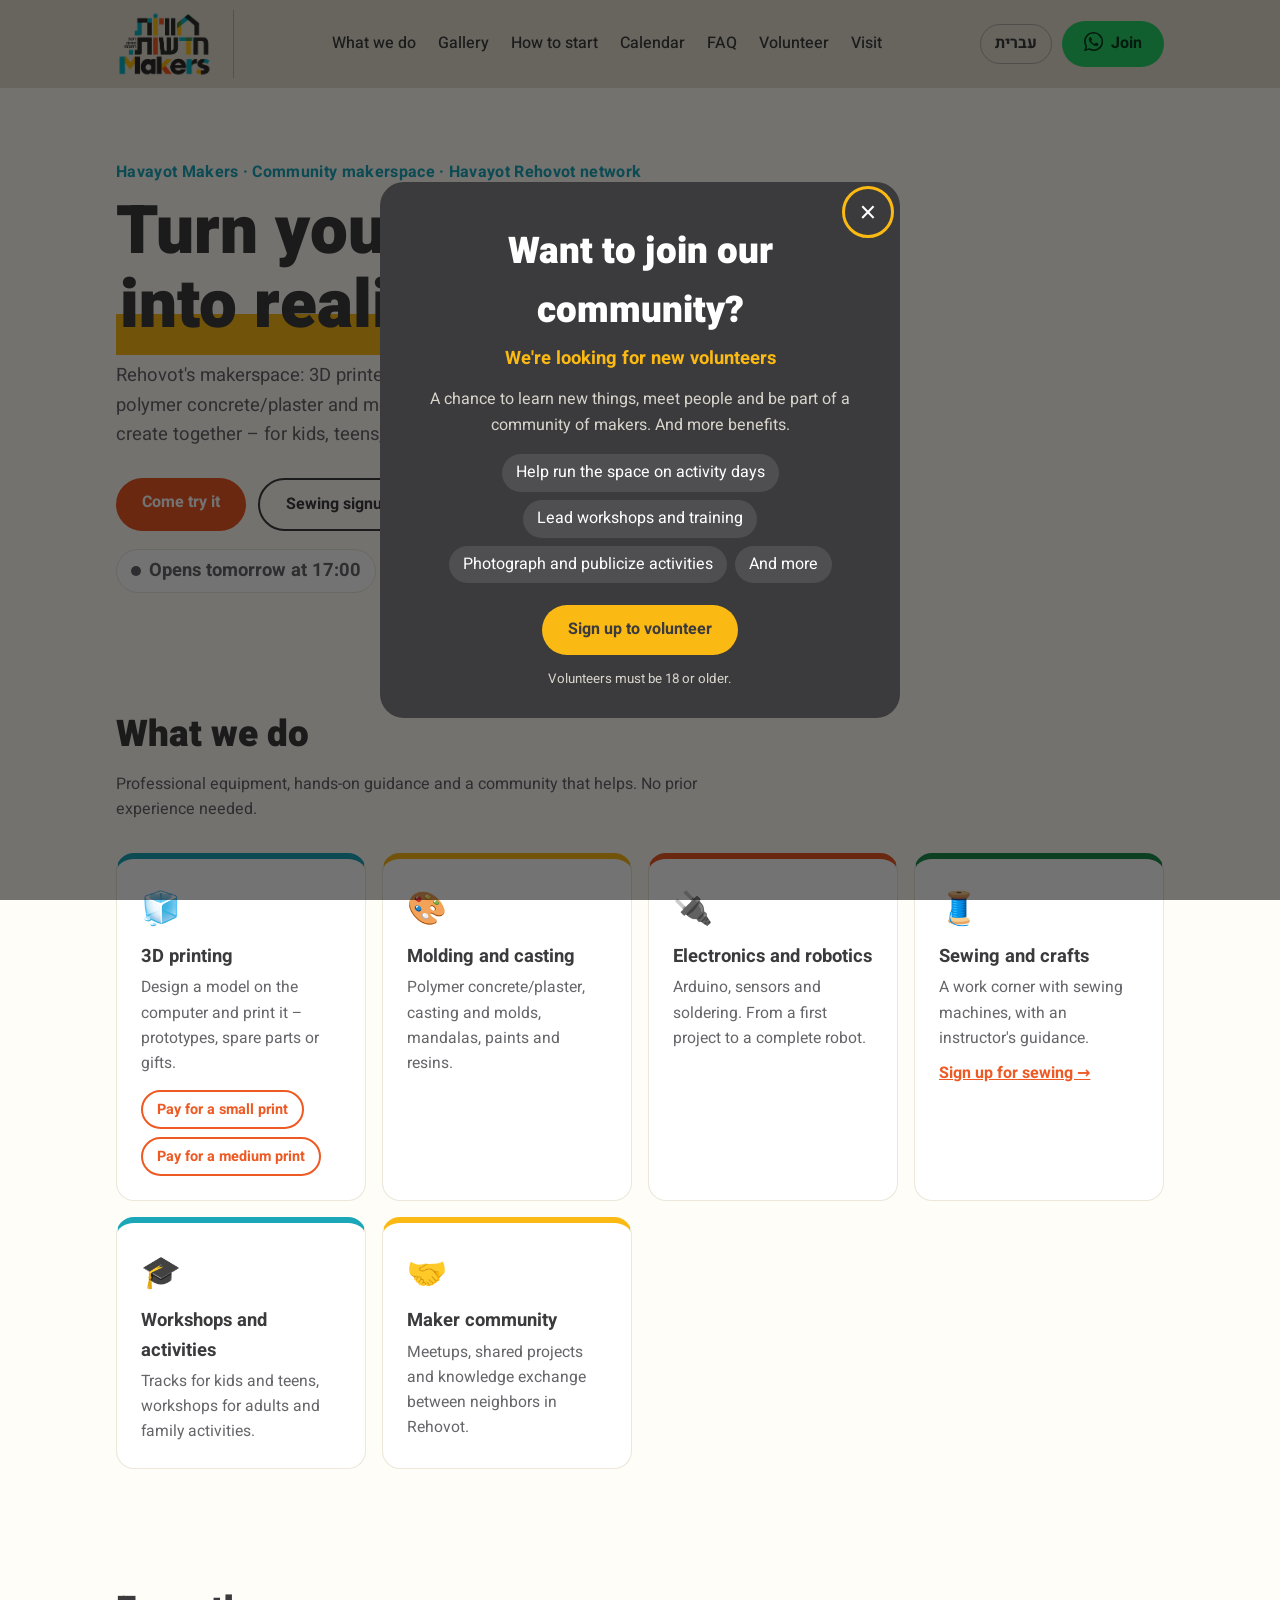
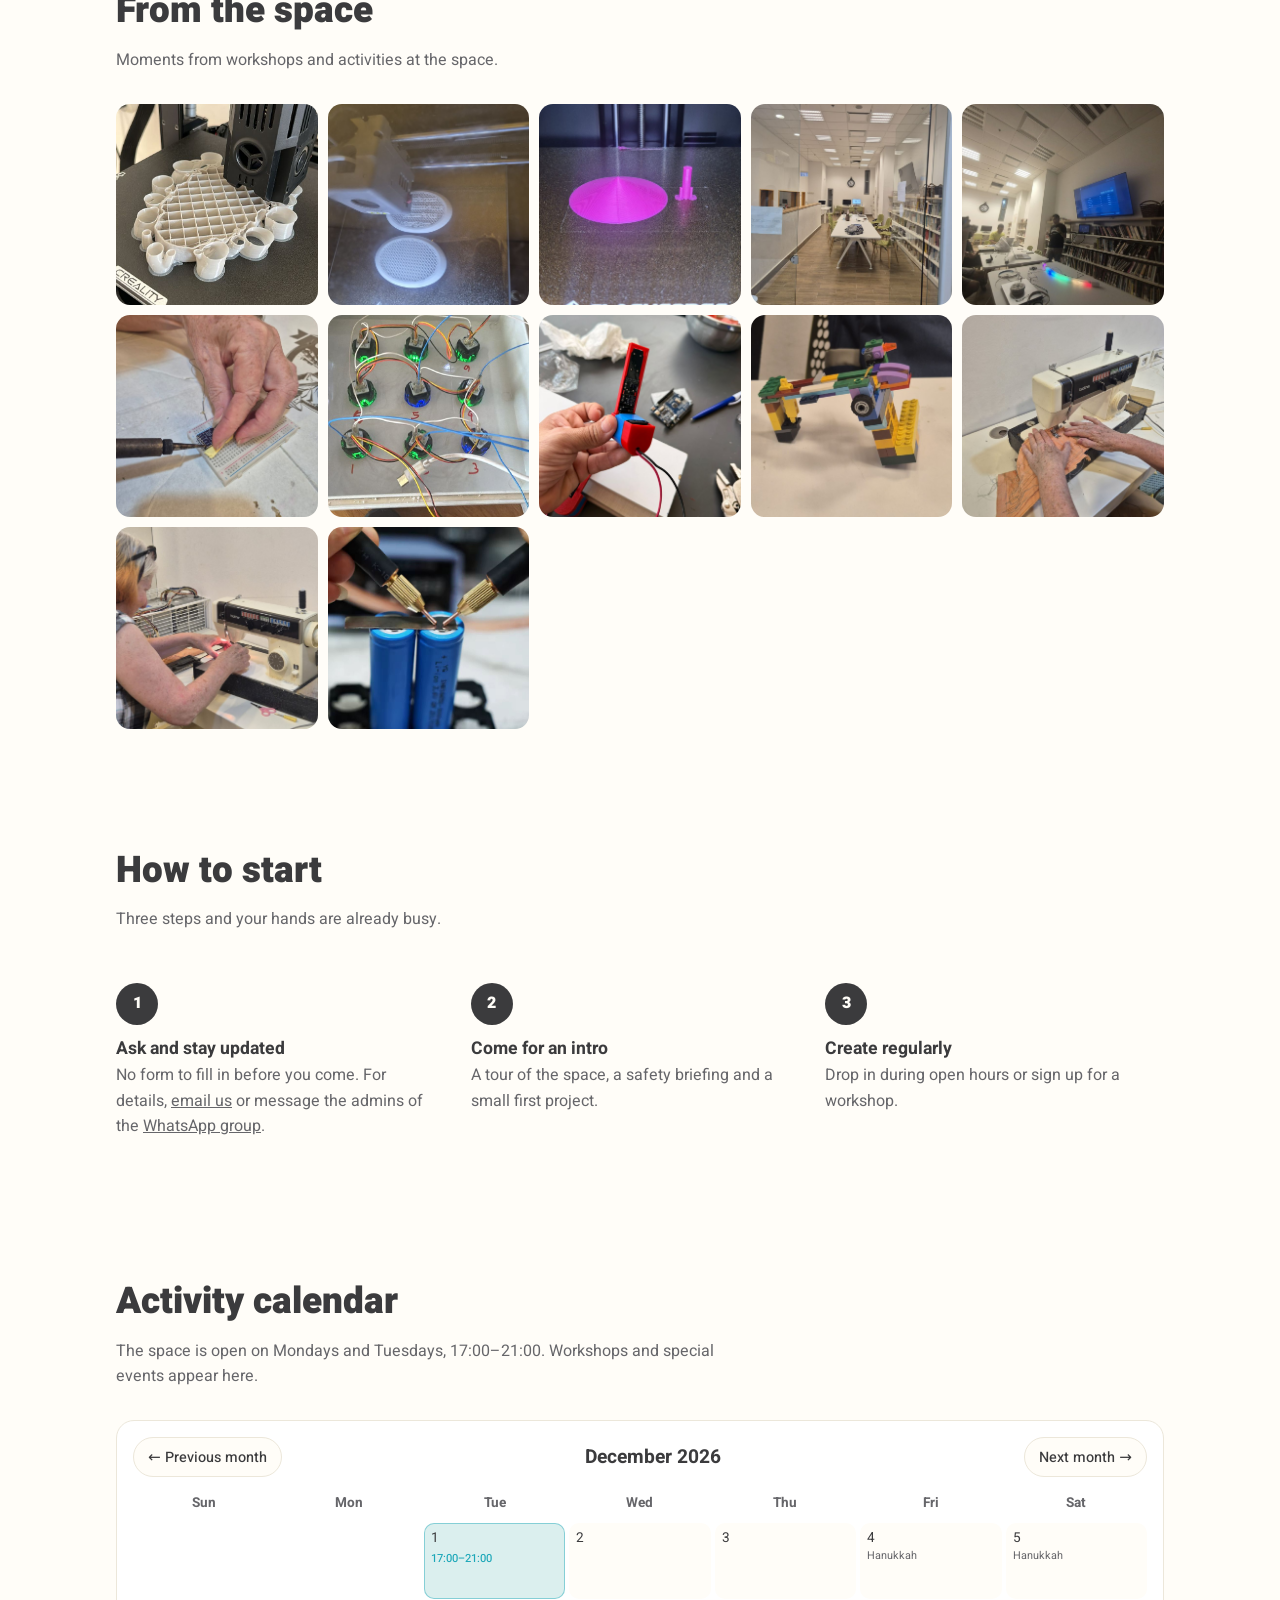
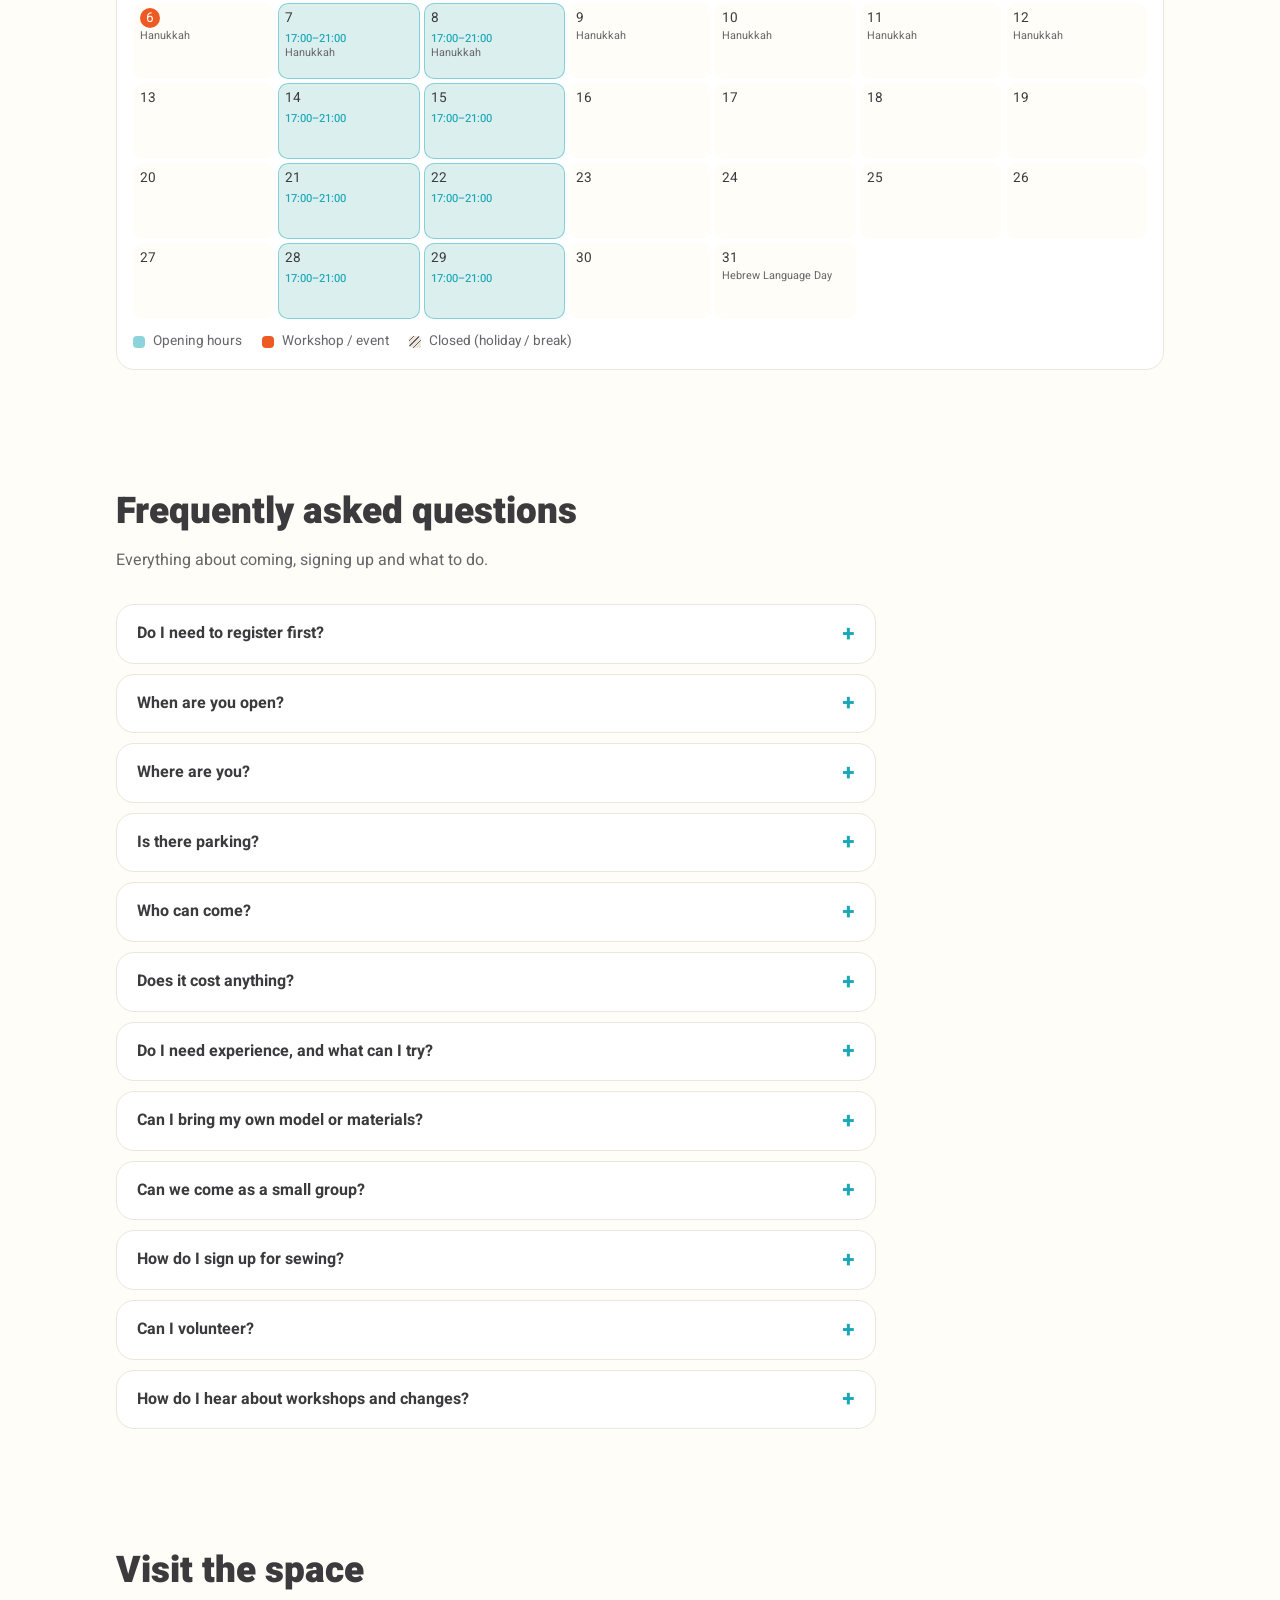
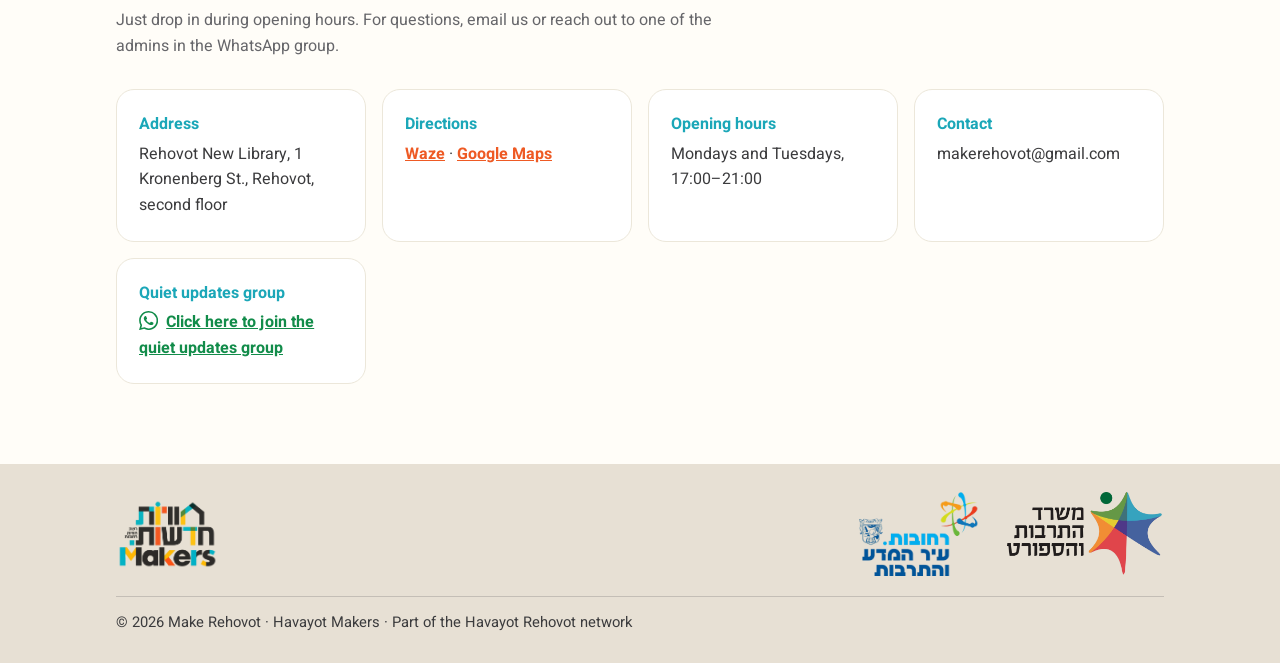
==== commit efb243ad: "New logo layout, 3D print payment links Beige header with Makers logo, partner logos in footer, smal" ====
--- a/en/index.html
+++ b/en/index.html
@@ -22,8 +22,7 @@
 <header>
   <div class="wrap nav">
     <a class="brand" href="#top">
-      <img src="../assets/logo-havayot.png" alt="Havayot Rehovot network">
-      <span>Make Rehovot<small>Havayot Makers</small></span>
+      <img src="../assets/logo-makers.png" alt="Havayot Makers – Havayot Rehovot network">
     </a>
     <ul>
       <li><a href="#what">What we do</a></li>
@@ -63,7 +62,7 @@
       <h2>What we do</h2>
       <p class="lead">Professional equipment, hands-on guidance and a community that helps. No prior experience needed.</p>
       <div class="grid">
-        <article class="card"><span class="icon">🧊</span><h3>3D printing</h3><p>Design a model on the computer and print it – prototypes, spare parts or gifts.</p></article>
+        <article class="card"><span class="icon">🧊</span><h3>3D printing</h3><p>Design a model on the computer and print it – prototypes, spare parts or gifts.</p><div class="pay"><a href="https://h5z.info-cloud.co.il/?p=zIEhPO1oCtyPTXKGb6OFusNtuFp5Ind4y6%2Bz3sHp8LhbNj5npZ7H%2Fpra6BY2b8Ro" target="_blank" rel="noopener noreferrer">Pay for a small print</a><a href="https://h5z.info-cloud.co.il/?p=zIEhPO1oCtyPTXKGb6OFusNtuFp5Ind4y6%2Bz3sHp8LhbNj5npZ7H%2FieB9nR3PoPq" target="_blank" rel="noopener noreferrer">Pay for a medium print</a></div></article>
         <article class="card"><span class="icon">🎨</span><h3>Molding and casting</h3><p>Polymer concrete/plaster, casting and molds, mandalas, paints and resins.</p></article>
         <article class="card"><span class="icon">🔌</span><h3>Electronics and robotics</h3><p>Arduino, sensors and soldering. From a first project to a complete robot.</p></article>
         <article class="card"><span class="icon">🧵</span><h3>Sewing and crafts</h3><p>A work corner with sewing machines, with an instructor's guidance.</p><a href="https://forms.gle/w5gVSBBZSxTtSxzA6" target="_blank" rel="noopener">Sign up for sewing →</a></article>
@@ -138,9 +137,9 @@
         <details><summary>Where are you?</summary><p>1 Kronenberg St., Rehovot, the new Rehovot library, second floor.</p></details>
         <details><summary>Is there parking?</summary><p>Yes, the parking lot in front of the library is free.</p></details>
         <details><summary>Who can come?</summary><p>Everyone. Children under 13 come with a parent or accompanying adult, who takes an active part and joins the child in the activity. The space is a place for creating together, not a class or a childcare service. From age 13 you can come on your own.</p></details>
-        <details><summary>Does it cost anything?</summary><p>Entry is free, and for now small prints are free too.</p></details>
+        <details><summary>Does it cost anything?</summary><p>Entry is free. 3D prints are paid: <a href="https://h5z.info-cloud.co.il/?p=zIEhPO1oCtyPTXKGb6OFusNtuFp5Ind4y6%2Bz3sHp8LhbNj5npZ7H%2Fpra6BY2b8Ro" target="_blank" rel="noopener noreferrer">small print</a> · <a href="https://h5z.info-cloud.co.il/?p=zIEhPO1oCtyPTXKGb6OFusNtuFp5Ind4y6%2Bz3sHp8LhbNj5npZ7H%2FieB9nR3PoPq" target="_blank" rel="noopener noreferrer">medium print</a>.</p></details>
         <details><summary>Do I need experience, and what can I try?</summary><p>No experience needed. You can try electronics, 3D modeling and printing, programming and AI, and get guidance and advice on personal projects. Equipment is used with a volunteer's guidance.</p></details>
-        <details><summary>Can I bring my own model or materials?</summary><p>You can bring your own models, and the crew will help make sure the design is ready to print. For safety reasons, only the space's own materials are used.</p></details>
+        <details><summary>Can I bring my own model or materials?</summary><p>You can bring your own models, and the crew will help make sure the design is ready to print. For safety reasons, only the space's own materials are used. To pay for your print: <a href="https://h5z.info-cloud.co.il/?p=zIEhPO1oCtyPTXKGb6OFusNtuFp5Ind4y6%2Bz3sHp8LhbNj5npZ7H%2Fpra6BY2b8Ro" target="_blank" rel="noopener noreferrer">small</a> · <a href="https://h5z.info-cloud.co.il/?p=zIEhPO1oCtyPTXKGb6OFusNtuFp5Ind4y6%2Bz3sHp8LhbNj5npZ7H%2FieB9nR3PoPq" target="_blank" rel="noopener noreferrer">medium</a>.</p></details>
         <details><summary>Can we come as a small group?</summary><p>Yes. Small groups can coordinate in advance and come together, for workshops as well. To arrange it, <a href="mailto:makerehovot@gmail.com">email us</a> or message one of the admins of the <a href="https://chat.whatsapp.com/LFZ7ACzntqOEuRloNlXvlq?s=cl&p=a&iam=2" target="_blank" rel="noopener noreferrer">quiet WhatsApp group</a>.</p></details>
         <details><summary>How do I sign up for sewing?</summary><p>Fill in the <a href="https://forms.gle/w5gVSBBZSxTtSxzA6" target="_blank" rel="noopener noreferrer">sign-up form</a> and we'll get back to you. You can also <a href="mailto:makerehovot@gmail.com">email us</a> or message one of the admins of the <a href="https://chat.whatsapp.com/LFZ7ACzntqOEuRloNlXvlq?s=cl&p=a&iam=2" target="_blank" rel="noopener noreferrer">quiet WhatsApp group</a>.</p></details>
         <details><summary>Can I volunteer?</summary><p>Yes, we'd love that. Volunteers must be 18 or older. <a href="https://forms.gle/42RL2w34v4tENzy78" data-volunteer target="_blank" rel="noopener noreferrer">Details and sign-up</a>, and we'll get back to you.</p></details>
@@ -166,8 +165,12 @@
 
 <footer>
   <div class="wrap">
-    <img src="../assets/logo-havayot.png" alt="Havayot Rehovot network">
-    <span>© 2026 Make Rehovot · Havayot Makers · Part of the Havayot Rehovot network</span>
+    <img class="f-main" src="../assets/logo-makers.png" alt="Havayot Makers – Havayot Rehovot network">
+    <div class="f-partners">
+      <img src="../assets/logo-rehovot.png" alt="Rehovot Municipality – City of Science and Culture">
+      <img src="../assets/logo-culture.png" alt="Ministry of Culture and Sports">
+    </div>
+    <span class="f-copy">© 2026 Make Rehovot · Havayot Makers · Part of the Havayot Rehovot network</span>
   </div>
 </footer>
 
--- a/style.css
+++ b/style.css
@@ -31,17 +31,21 @@
 a { color: inherit; }
 
 /* header */
-header { border-bottom: 1px solid var(--line); }
+/* header and footer follow the Havayot site: logo straight on a warm bar */
+:root { --bar: #e7e0d4; --bar-ink: #3b3b3d; }
+header { background: var(--bar); color: var(--bar-ink); }
 .nav { display: flex; align-items: center; justify-content: space-between; gap: 16px; padding-block: 10px; }
 .brand { display: flex; align-items: center; gap: 12px; text-decoration: none; font-weight: 900; font-size: 1.25rem; }
-.brand img { height: 54px; width: auto; }
+.brand { padding-inline-end: 20px; border-inline-end: 1px solid rgba(59, 59, 61, .25); }
+.brand img { height: 68px; width: auto; display: block; }
+@media (max-width: 480px) { .brand { padding-inline-end: 0; border: 0; } .brand img { height: 48px; } .nav { gap: 8px; } .nav-end { gap: 6px; } .lang { padding: 6px 10px; } .btn.wa { padding: 8px 14px; } }
 .brand span { display: flex; flex-direction: column; line-height: 1.15; }
 .brand small { font-size: .85rem; font-weight: 500; color: var(--teal); }
 .card a { display: inline-block; margin-top: 10px; font-weight: 700; color: var(--orange); }
 .nav ul { display: flex; gap: 22px; list-style: none; padding: 0; font-weight: 500; }
 .nav ul a { text-decoration: none; }
 .nav ul a:hover { color: var(--orange); }
-.lang { font-weight: 700; text-decoration: none; border: 1px solid var(--line); border-radius: 999px; padding: 6px 14px; }
+.lang { font-weight: 700; text-decoration: none; border: 1px solid rgba(59, 59, 61, .3); border-radius: 999px; padding: 6px 14px; }
 .lang:hover { background: var(--yellow); border-color: var(--yellow); color: #3b3b3d; }
 .nav-end { display: flex; align-items: center; gap: 10px; }
 @media (max-width: 640px) { .nav ul { display: none; } }
@@ -89,6 +93,9 @@
   background: var(--card); border: 1px solid var(--line); border-radius: var(--radius);
   padding: 24px; border-top: 6px solid var(--c, var(--teal));
 }
+.card .pay { display: flex; flex-wrap: wrap; gap: 8px; margin-top: 14px; }
+.card .pay a { margin-top: 0; padding: 6px 14px; border: 2px solid var(--orange); border-radius: 999px; font-size: .9rem; text-decoration: none; }
+.card .pay a:hover { background: var(--orange); color: #fff; }
 .card .icon { font-size: 2rem; display: block; margin-bottom: 8px; }
 .card h3 { font-size: 1.15rem; margin-bottom: 4px; }
 .card p { color: var(--ink-soft); font-size: .98rem; }
@@ -153,9 +160,13 @@
 .upcoming li span { color: var(--ink-soft); }
 @media (max-width: 640px) { .cal { padding: 10px; } .cal-day { min-height: 56px; padding: 3px; font-size: .78rem; } .cal-day .hrs { display: none; } .cal-hol { font-size: .58rem; } .cal-ev { font-size: .62rem; padding: 0 3px; } }
 
-footer { border-top: 1px solid var(--line); padding-block: 28px; margin-top: 24px; color: var(--ink-soft); font-size: .92rem; }
-footer .wrap { display: flex; align-items: center; justify-content: space-between; flex-wrap: wrap; gap: 12px; }
-footer img { height: 44px; }
+footer { background: var(--bar); color: var(--bar-ink); padding-block: 28px; margin-top: 24px; font-size: .92rem; }
+footer .wrap { display: flex; align-items: center; justify-content: space-between; flex-wrap: wrap; gap: 20px; }
+footer .f-main { height: 72px; width: auto; }
+footer .f-partners { display: flex; align-items: center; gap: 28px; }
+footer .f-partners img { height: 84px; width: auto; }
+footer .f-copy { flex-basis: 100%; padding-top: 14px; border-top: 1px solid rgba(59, 59, 61, .2); }
+@media (max-width: 480px) { footer .f-partners { gap: 18px; } footer .f-partners img { height: 64px; } footer .f-main { height: 56px; } }
 
 /* faq */
 .faq { display: grid; gap: 10px; max-width: 760px; }
